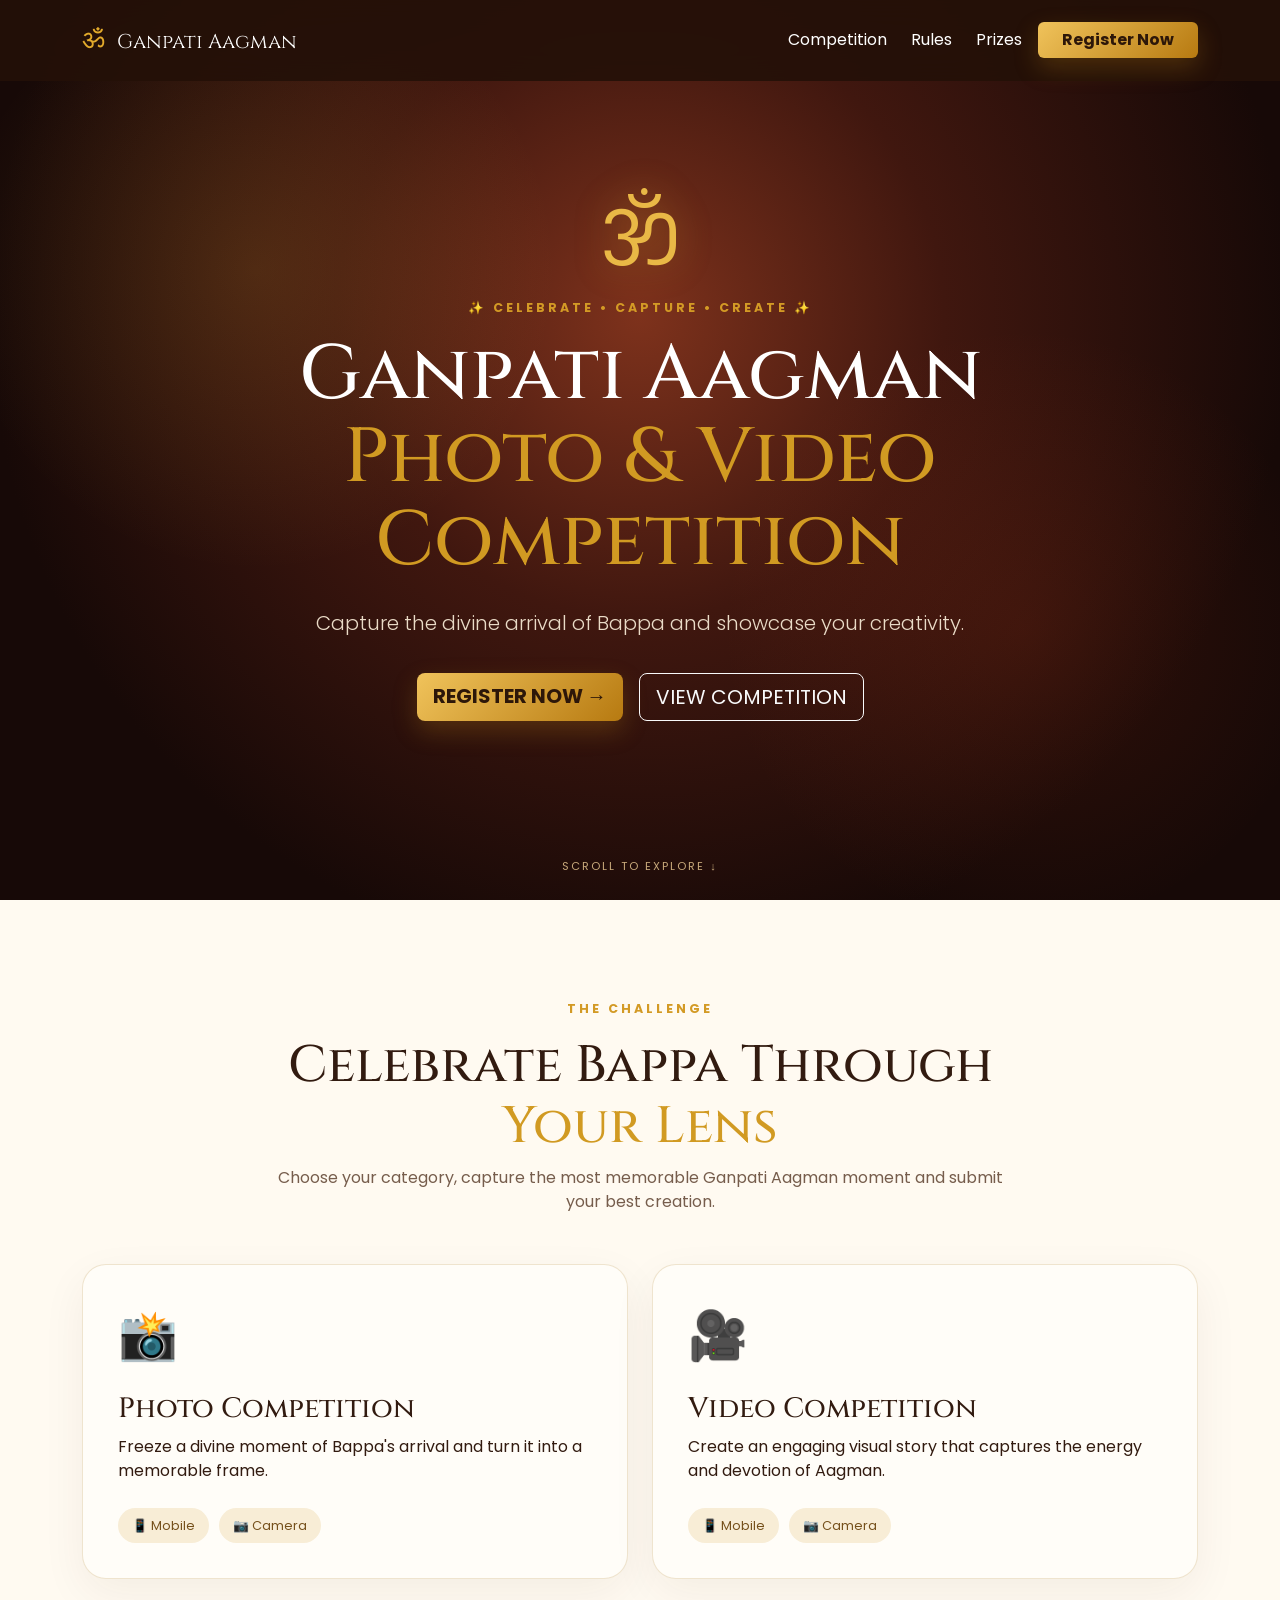
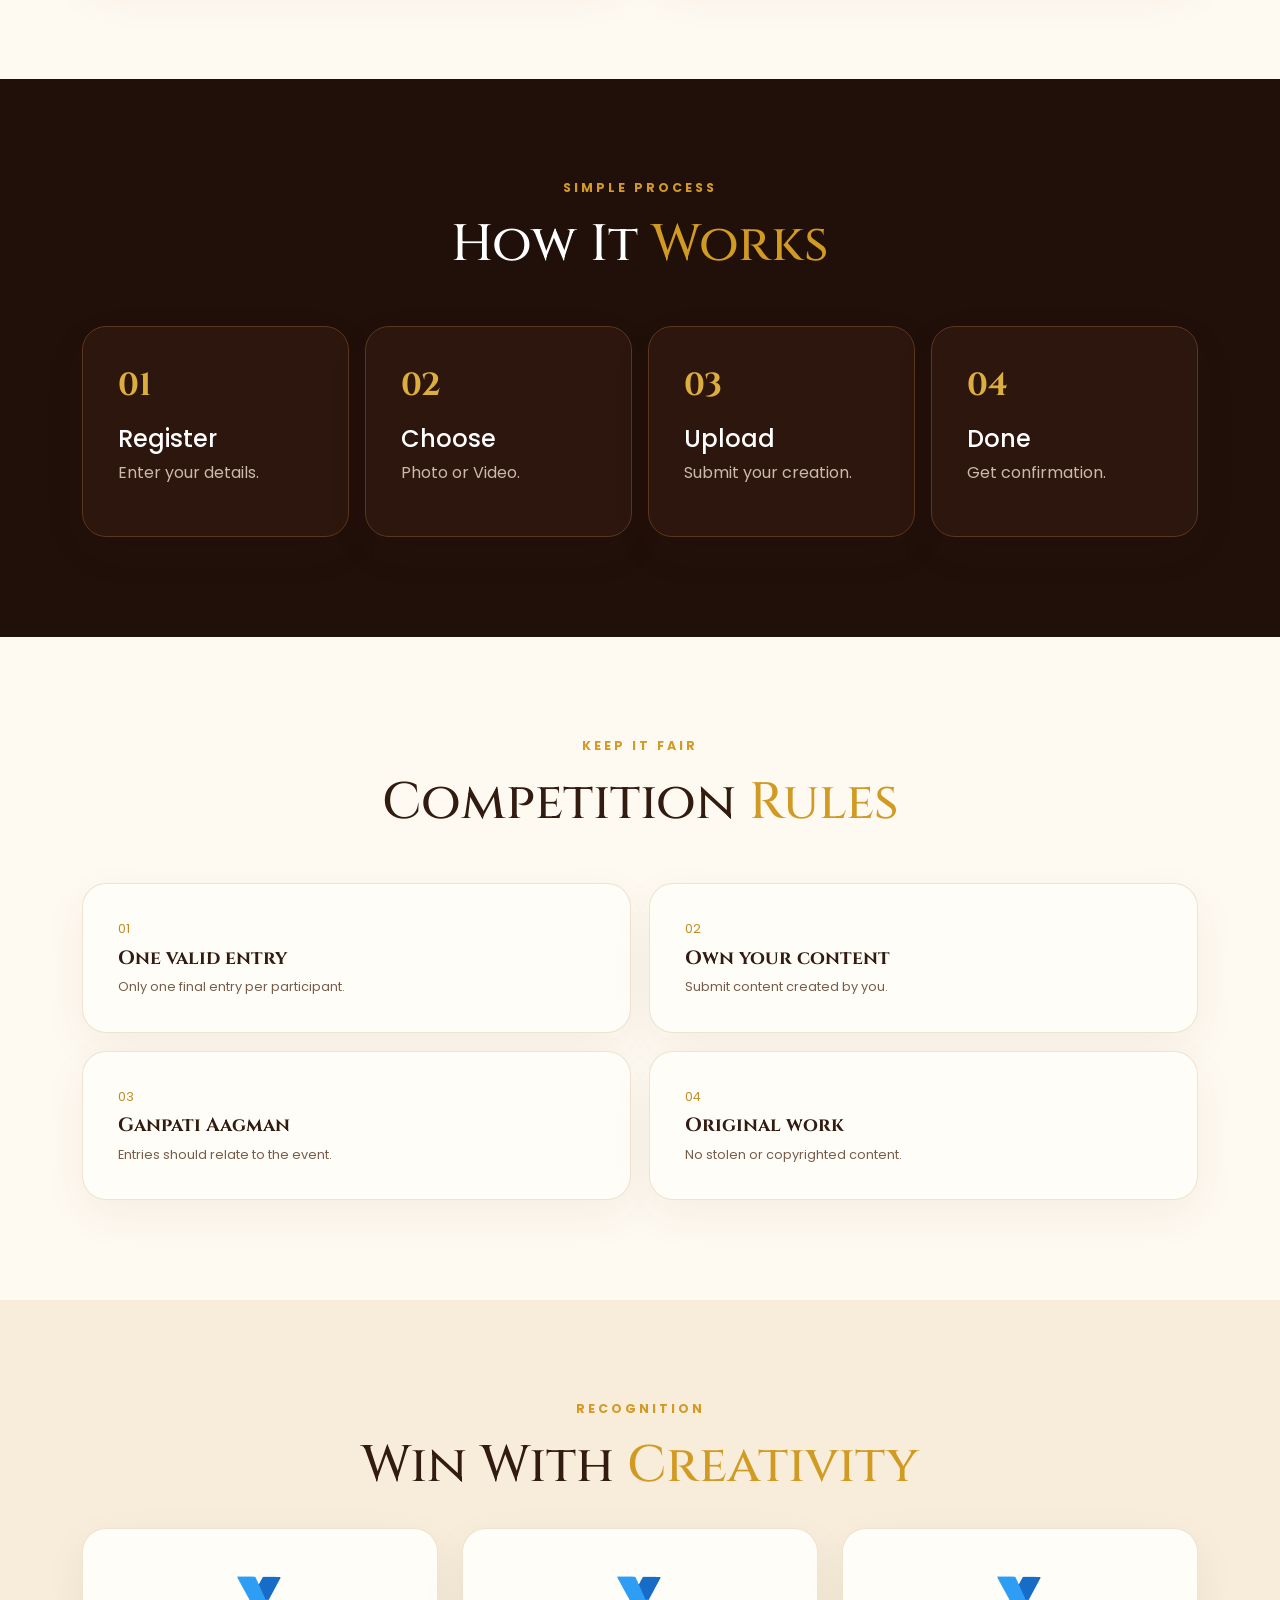
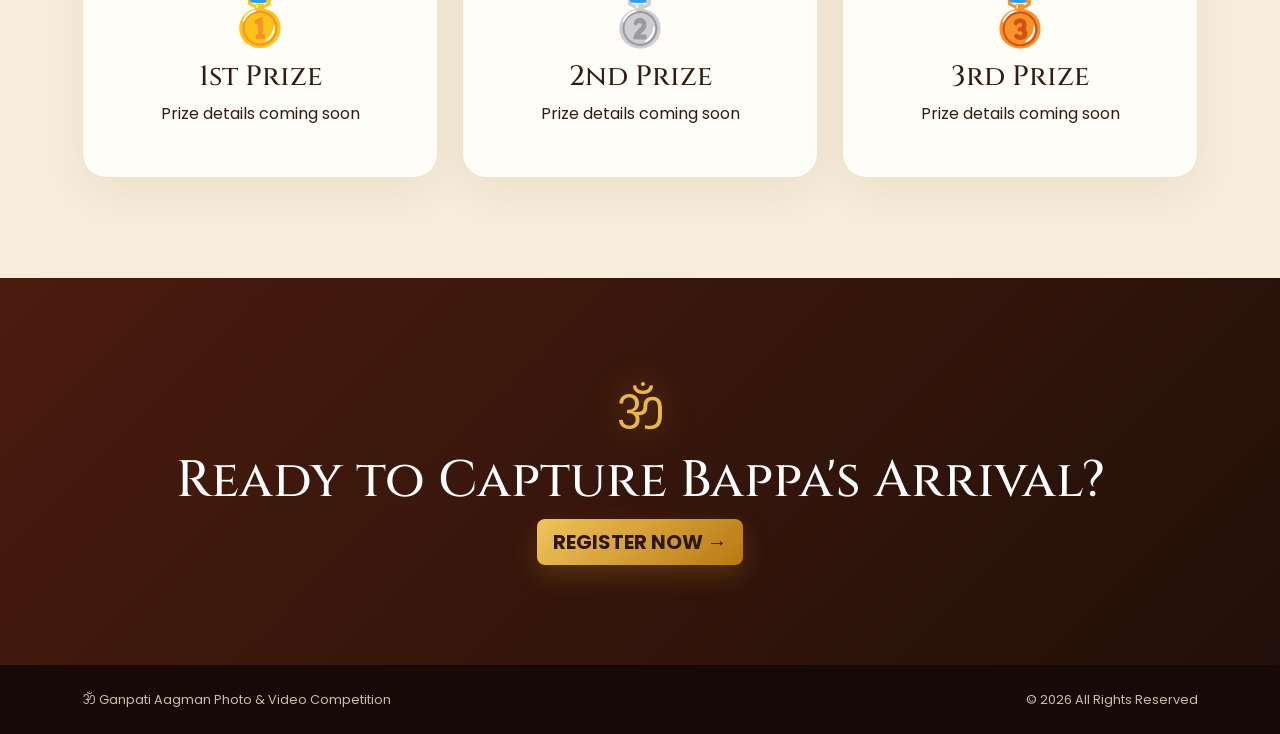
==== index.html @ ea53ec90 "Initial commit: Ganpati Aagman Competition Website" ====
<!DOCTYPE html>
<html lang="en">
<head>
<meta charset="UTF-8">
<meta name="viewport" content="width=device-width, initial-scale=1.0">
<title>Ganpati Aagman Competition</title>
<link href="https://cdn.jsdelivr.net/npm/bootstrap@5.3.3/dist/css/bootstrap.min.css" rel="stylesheet">
<link href="https://fonts.googleapis.com/css2?family=Cinzel:wght@600;700&family=Poppins:wght@400;500;600;700&display=swap" rel="stylesheet">
<link rel="stylesheet" href="css/style.css">
</head>
<body>
<nav class="navbar navbar-expand-lg fixed-top">
<div class="container">
<a class="navbar-brand" href="index.html"><span>ॐ</span> Ganpati Aagman</a>
<button class="navbar-toggler" data-bs-toggle="collapse" data-bs-target="#nav"><span>☰</span></button>
<div class="collapse navbar-collapse" id="nav">
<ul class="navbar-nav ms-auto align-items-lg-center gap-lg-2">
<li><a class="nav-link" href="#competition">Competition</a></li>
<li><a class="nav-link" href="#rules">Rules</a></li>
<li><a class="nav-link" href="#prizes">Prizes</a></li>
<li><a class="btn btn-gold px-4" href="registration.html">Register Now</a></li>
</ul>
</div></div></nav>

<header class="hero">
<div class="hero-glow"></div>
<div class="container hero-content">
<div class="om">ॐ</div>
<p class="eyebrow">✨ CELEBRATE • CAPTURE • CREATE ✨</p>
<h1>Ganpati Aagman<br><span>Photo & Video Competition</span></h1>
<p class="lead">Capture the divine arrival of Bappa and showcase your creativity.</p>
<div class="d-flex flex-wrap gap-3 justify-content-center">
<a href="registration.html" class="btn btn-gold btn-lg">REGISTER NOW →</a>
<a href="#competition" class="btn btn-outline-light btn-lg">VIEW COMPETITION</a>
</div>
</div>
<div class="scroll">SCROLL TO EXPLORE ↓</div>
</header>

<section id="competition" class="section">
<div class="container">
<div class="section-head"><p class="eyebrow">THE CHALLENGE</p><h2>Celebrate Bappa Through <span>Your Lens</span></h2><p>Choose your category, capture the most memorable Ganpati Aagman moment and submit your best creation.</p></div>
<div class="row g-4">
<div class="col-md-6"><div class="feature-card"><div class="icon">📸</div><h3>Photo Competition</h3><p>Freeze a divine moment of Bappa's arrival and turn it into a memorable frame.</p><div class="chips"><span>📱 Mobile</span><span>📷 Camera</span></div></div></div>
<div class="col-md-6"><div class="feature-card"><div class="icon">🎥</div><h3>Video Competition</h3><p>Create an engaging visual story that captures the energy and devotion of Aagman.</p><div class="chips"><span>📱 Mobile</span><span>📷 Camera</span></div></div></div>
</div>
</div></section>

<section class="section dark-section">
<div class="container">
<div class="section-head"><p class="eyebrow">SIMPLE PROCESS</p><h2>How It <span>Works</span></h2></div>
<div class="row g-3">
<div class="col-6 col-lg-3"><div class="step"><b>01</b><h4>Register</h4><p>Enter your details.</p></div></div>
<div class="col-6 col-lg-3"><div class="step"><b>02</b><h4>Choose</h4><p>Photo or Video.</p></div></div>
<div class="col-6 col-lg-3"><div class="step"><b>03</b><h4>Upload</h4><p>Submit your creation.</p></div></div>
<div class="col-6 col-lg-3"><div class="step"><b>04</b><h4>Done</h4><p>Get confirmation.</p></div></div>
</div>
</div></section>

<section id="rules" class="section">
<div class="container">
<div class="section-head"><p class="eyebrow">KEEP IT FAIR</p><h2>Competition <span>Rules</span></h2></div>
<div class="rules-grid">
<div>01 <strong>One valid entry</strong><p>Only one final entry per participant.</p></div>
<div>02 <strong>Own your content</strong><p>Submit content created by you.</p></div>
<div>03 <strong>Ganpati Aagman</strong><p>Entries should relate to the event.</p></div>
<div>04 <strong>Original work</strong><p>No stolen or copyrighted content.</p></div>
</div>
</div></section>

<section id="prizes" class="section prize-section">
<div class="container text-center"><p class="eyebrow">RECOGNITION</p><h2>Win With <span>Creativity</span></h2>
<div class="row justify-content-center g-4 mt-2">
<div class="col-md-4"><div class="prize"><div>🥇</div><h3>1st Prize</h3><p>Prize details coming soon</p></div></div>
<div class="col-md-4"><div class="prize"><div>🥈</div><h3>2nd Prize</h3><p>Prize details coming soon</p></div></div>
<div class="col-md-4"><div class="prize"><div>🥉</div><h3>3rd Prize</h3><p>Prize details coming soon</p></div></div>
</div>
</div></section>

<section class="cta"><div class="container text-center"><div class="om small-om">ॐ</div><h2>Ready to Capture Bappa's Arrival?</h2><a href="registration.html" class="btn btn-gold btn-lg">REGISTER NOW →</a></div></section>
<footer><div class="container d-flex flex-wrap justify-content-between gap-3"><span>ॐ Ganpati Aagman Photo & Video Competition</span><span>© 2026 All Rights Reserved</span></div></footer>
<script src="https://cdn.jsdelivr.net/npm/bootstrap@5.3.3/dist/js/bootstrap.bundle.min.js"></script>
</body></html>
---- css/style.css ----
*{box-sizing:border-box}body{margin:0;font-family:Poppins,sans-serif;color:#321b10;background:#fffaf1}h1,h2,h3,.navbar-brand{font-family:Cinzel,serif}h1{font-size:clamp(2.4rem,6vw,5rem);line-height:1.08}h2{font-size:clamp(2rem,4vw,3.5rem)}h1 span,h2 span{color:#d19a22}.navbar{background:rgba(36,17,8,.92);backdrop-filter:blur(15px);padding:15px 0;z-index:10}.navbar-brand,.nav-link{color:#fff!important}.navbar-brand span{color:#e2aa2b;font-size:1.7rem;margin-right:7px}.btn-gold{background:linear-gradient(135deg,#f0c35b,#b77a11);border:0;color:#2d1709;font-weight:700;box-shadow:0 10px 25px rgba(196,137,25,.25)}.btn-gold:hover{transform:translateY(-2px);color:#211006}.hero{min-height:100vh;display:flex;align-items:center;text-align:center;position:relative;overflow:hidden;background:radial-gradient(circle at 50% 35%,#7e321c 0,#40170f 35%,#170907 75%);color:#fff}.hero:before{content:"";position:absolute;inset:0;background:radial-gradient(circle at 20% 30%,rgba(240,183,55,.14),transparent 25%),radial-gradient(circle at 80% 70%,rgba(210,66,27,.14),transparent 25%)}.hero-content{position:relative;z-index:2}.om{font-size:5rem;color:#e9b846;text-shadow:0 0 35px rgba(235,177,50,.35)}.eyebrow{letter-spacing:3px;color:#d39a25;font-size:.78rem;font-weight:700}.hero .lead{color:#eadbc7;max-width:650px;margin:25px auto 35px}.scroll{position:absolute;bottom:25px;width:100%;font-size:.7rem;letter-spacing:2px;color:#c7a87a}.section{padding:100px 0}.dark-section{background:#21100a;color:#fff}.section-head{text-align:center;max-width:750px;margin:0 auto 50px}.section-head>p:not(.eyebrow){color:#765d4c}.dark-section .section-head>p:not(.eyebrow){color:#d6c4b3}.feature-card,.step,.prize,.rules-grid>div{border:1px solid rgba(174,124,39,.2);background:#fffdf8;border-radius:24px;padding:35px;box-shadow:0 15px 45px rgba(76,37,10,.06);height:100%}.feature-card:hover,.prize:hover{transform:translateY(-7px);transition:.3s}.feature-card .icon{font-size:3rem}.feature-card h3{margin:20px 0 10px}.chips{display:flex;gap:10px;flex-wrap:wrap;margin-top:25px}.chips span{padding:8px 14px;border-radius:30px;background:#f8edd6;color:#76511c;font-size:.8rem}.step{background:#2d160d;border-color:#5a371d}.step b{font-family:Cinzel;color:#dcae3d;font-size:2rem}.step h4{margin-top:15px}.step p{color:#cbb9a9}.rules-grid{display:grid;grid-template-columns:repeat(2,1fr);gap:18px}.rules-grid>div{font-size:.8rem;color:#c28d27}.rules-grid strong{display:block;font-family:Cinzel;font-size:1.2rem;color:#321b10;margin:5px 0}.rules-grid p{color:#765d4c;margin:0}.prize-section{background:#f7edda}.prize div{font-size:4rem}.cta{padding:100px 0;background:linear-gradient(135deg,#4b1b0e,#211009);color:#fff}.small-om{font-size:3rem}footer{background:#170906;color:#cdbbaa;padding:25px 0;font-size:.8rem}.form-page{min-height:100vh;background:radial-gradient(circle at top,#713018,#25100a 45%,#120604);color:#fff}.form-wrap{padding-top:110px;padding-bottom:60px;max-width:850px}.form-card{background:rgba(255,250,241,.98);color:#321b10;border:1px solid #c9942f55;border-radius:28px;padding:clamp(25px,5vw,55px);box-shadow:0 30px 80px #0006}.form-card h1{font-size:clamp(2rem,5vw,3.5rem)}.muted{color:#765d4c}.form-card label{font-weight:600;font-size:.9rem;margin-bottom:7px}.form-control{border:1px solid #dcc8a7;padding:13px 15px;border-radius:12px}.form-control:focus{border-color:#c58a20;box-shadow:0 0 0 3px #d29b2b22}.choice-grid{display:grid;grid-template-columns:repeat(2,1fr);gap:15px}.choice{position:relative;display:flex;flex-direction:column;align-items:center;text-align:center;gap:7px;padding:25px 15px;border:2px solid #eadbc1;border-radius:18px;cursor:pointer;background:#fff}.choice input{position:absolute;opacity:0}.choice span{font-size:2.2rem}.choice strong{font-family:Cinzel}.choice small{color:#8a705c}.choice:has(input:checked){border-color:#c38a21;background:#fff6df;box-shadow:0 8px 25px #b7791622}.choice.compact{padding:20px}.form-card hr{border-color:#eadbc1;margin:30px 0}.success-mini{display:inline-block;background:#e8f7e9;color:#28723a;border-radius:30px;padding:8px 15px;font-size:.8rem;font-weight:600;margin:15px 0 25px}.summary{background:#fff7e7;border:1px solid #ead6ae;border-radius:17px;padding:18px;margin-bottom:25px}.summary div{display:flex;justify-content:space-between;gap:20px;padding:7px 0;border-bottom:1px dashed #ddcba9;font-size:.9rem}.summary div:last-child{border:0}.summary b{color:#8a6425}.upload-zone{border:2px dashed #d3a54d;border-radius:22px;padding:40px 20px;text-align:center;background:#fffaf0}.upload-icon{font-size:3rem}.upload-zone h3{margin:12px 0 5px}.upload-zone .form-control{max-width:450px;margin:20px auto 0;background:#fff}.preview img,.preview video{max-width:100%;max-height:320px;border-radius:15px;margin-top:20px}.progress{height:12px;border-radius:20px}.progress-bar{background:#c68d1e}.success-page{min-height:100vh;display:grid;place-items:center;padding:30px;background:radial-gradient(circle at top,#713018,#211009 55%,#100504);color:#fff}.success-card{max-width:700px;width:100%;text-align:center;background:#fffaf1;color:#321b10;border-radius:30px;padding:55px;box-shadow:0 30px 90px #0007}.success-icon{font-size:5rem}.success-card h1{font-size:clamp(2rem,5vw,3.5rem)}.small-note{font-size:.8rem;color:#806d5d;margin:20px}.success-card .summary{text-align:left}@media(max-width:600px){.section{padding:70px 0}.rules-grid,.choice-grid{grid-template-columns:1fr}.hero{min-height:92vh}.form-wrap{padding-top:90px}.success-card{padding:35px 20px}.summary div{flex-direction:column;gap:2px}}
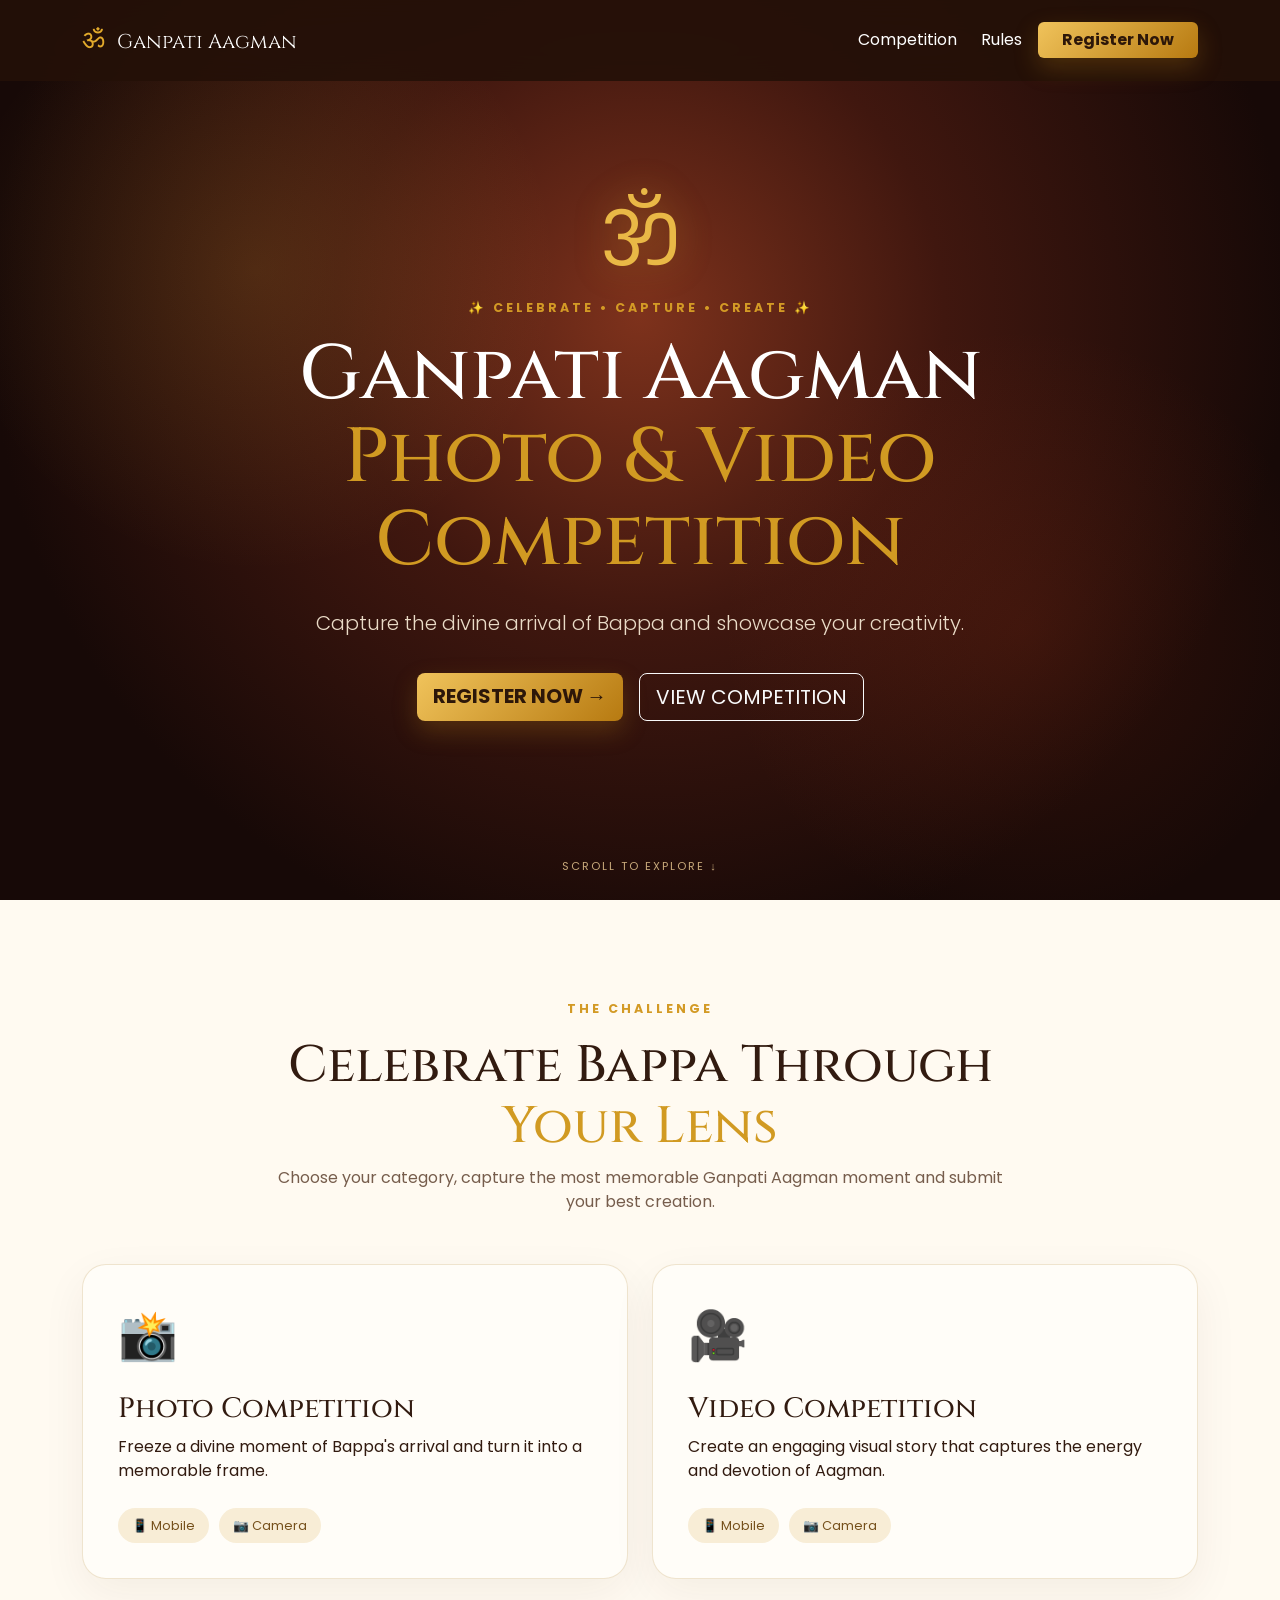
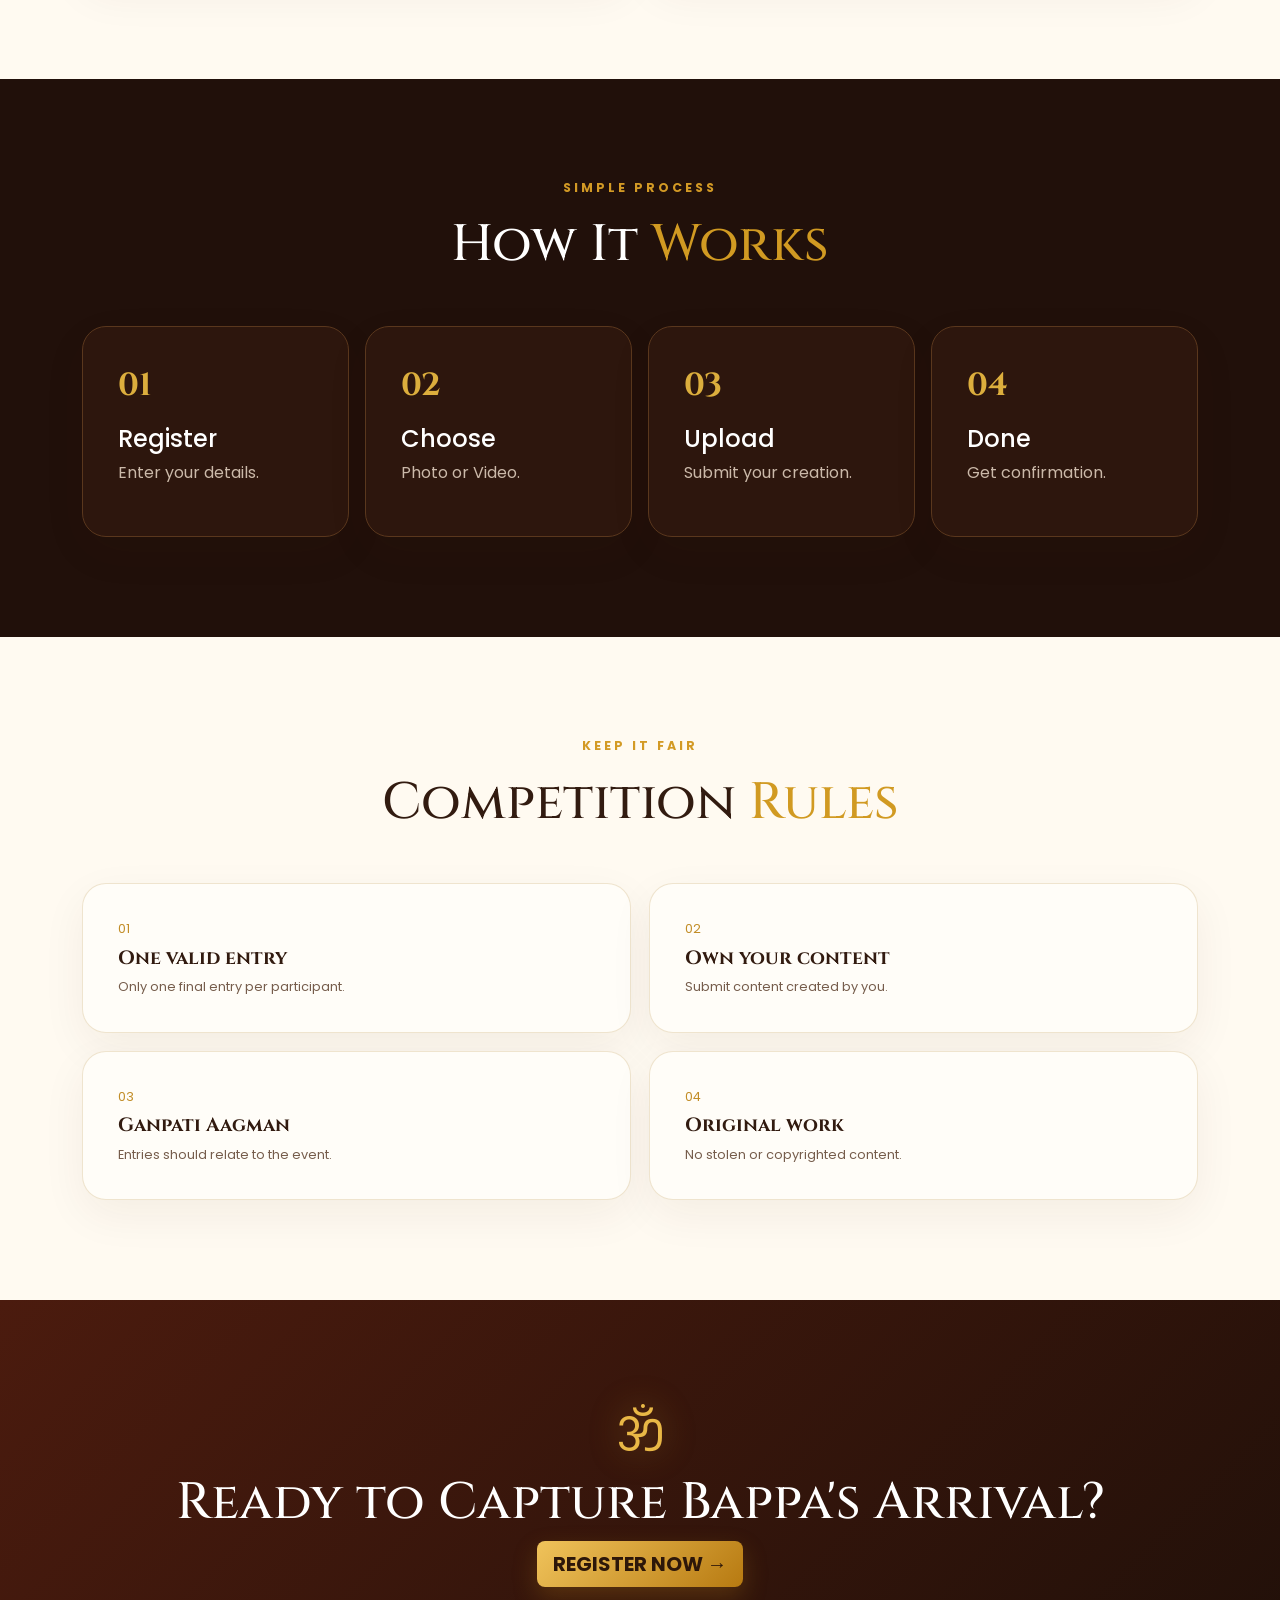
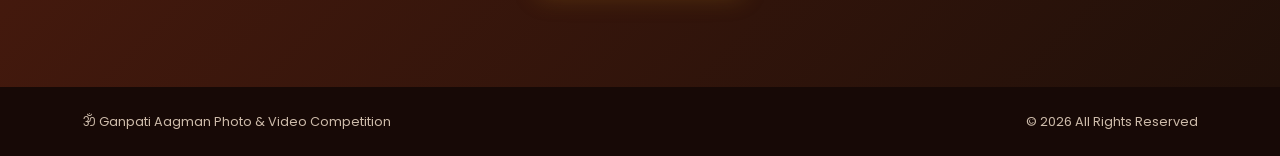
==== commit e7338b5e: "Remove Prizes section and its navigation item from homepage" ====
--- a/index.html
+++ b/index.html
@@ -17,7 +17,6 @@
 <ul class="navbar-nav ms-auto align-items-lg-center gap-lg-2">
 <li><a class="nav-link" href="#competition">Competition</a></li>
 <li><a class="nav-link" href="#rules">Rules</a></li>
-<li><a class="nav-link" href="#prizes">Prizes</a></li>
 <li><a class="btn btn-gold px-4" href="registration.html">Register Now</a></li>
 </ul>
 </div></div></nav>
@@ -68,14 +67,7 @@
 </div>
 </div></section>
 
-<section id="prizes" class="section prize-section">
-<div class="container text-center"><p class="eyebrow">RECOGNITION</p><h2>Win With <span>Creativity</span></h2>
-<div class="row justify-content-center g-4 mt-2">
-<div class="col-md-4"><div class="prize"><div>🥇</div><h3>1st Prize</h3><p>Prize details coming soon</p></div></div>
-<div class="col-md-4"><div class="prize"><div>🥈</div><h3>2nd Prize</h3><p>Prize details coming soon</p></div></div>
-<div class="col-md-4"><div class="prize"><div>🥉</div><h3>3rd Prize</h3><p>Prize details coming soon</p></div></div>
-</div>
-</div></section>
+
 
 <section class="cta"><div class="container text-center"><div class="om small-om">ॐ</div><h2>Ready to Capture Bappa's Arrival?</h2><a href="registration.html" class="btn btn-gold btn-lg">REGISTER NOW →</a></div></section>
 <footer><div class="container d-flex flex-wrap justify-content-between gap-3"><span>ॐ Ganpati Aagman Photo & Video Competition</span><span>© 2026 All Rights Reserved</span></div></footer>
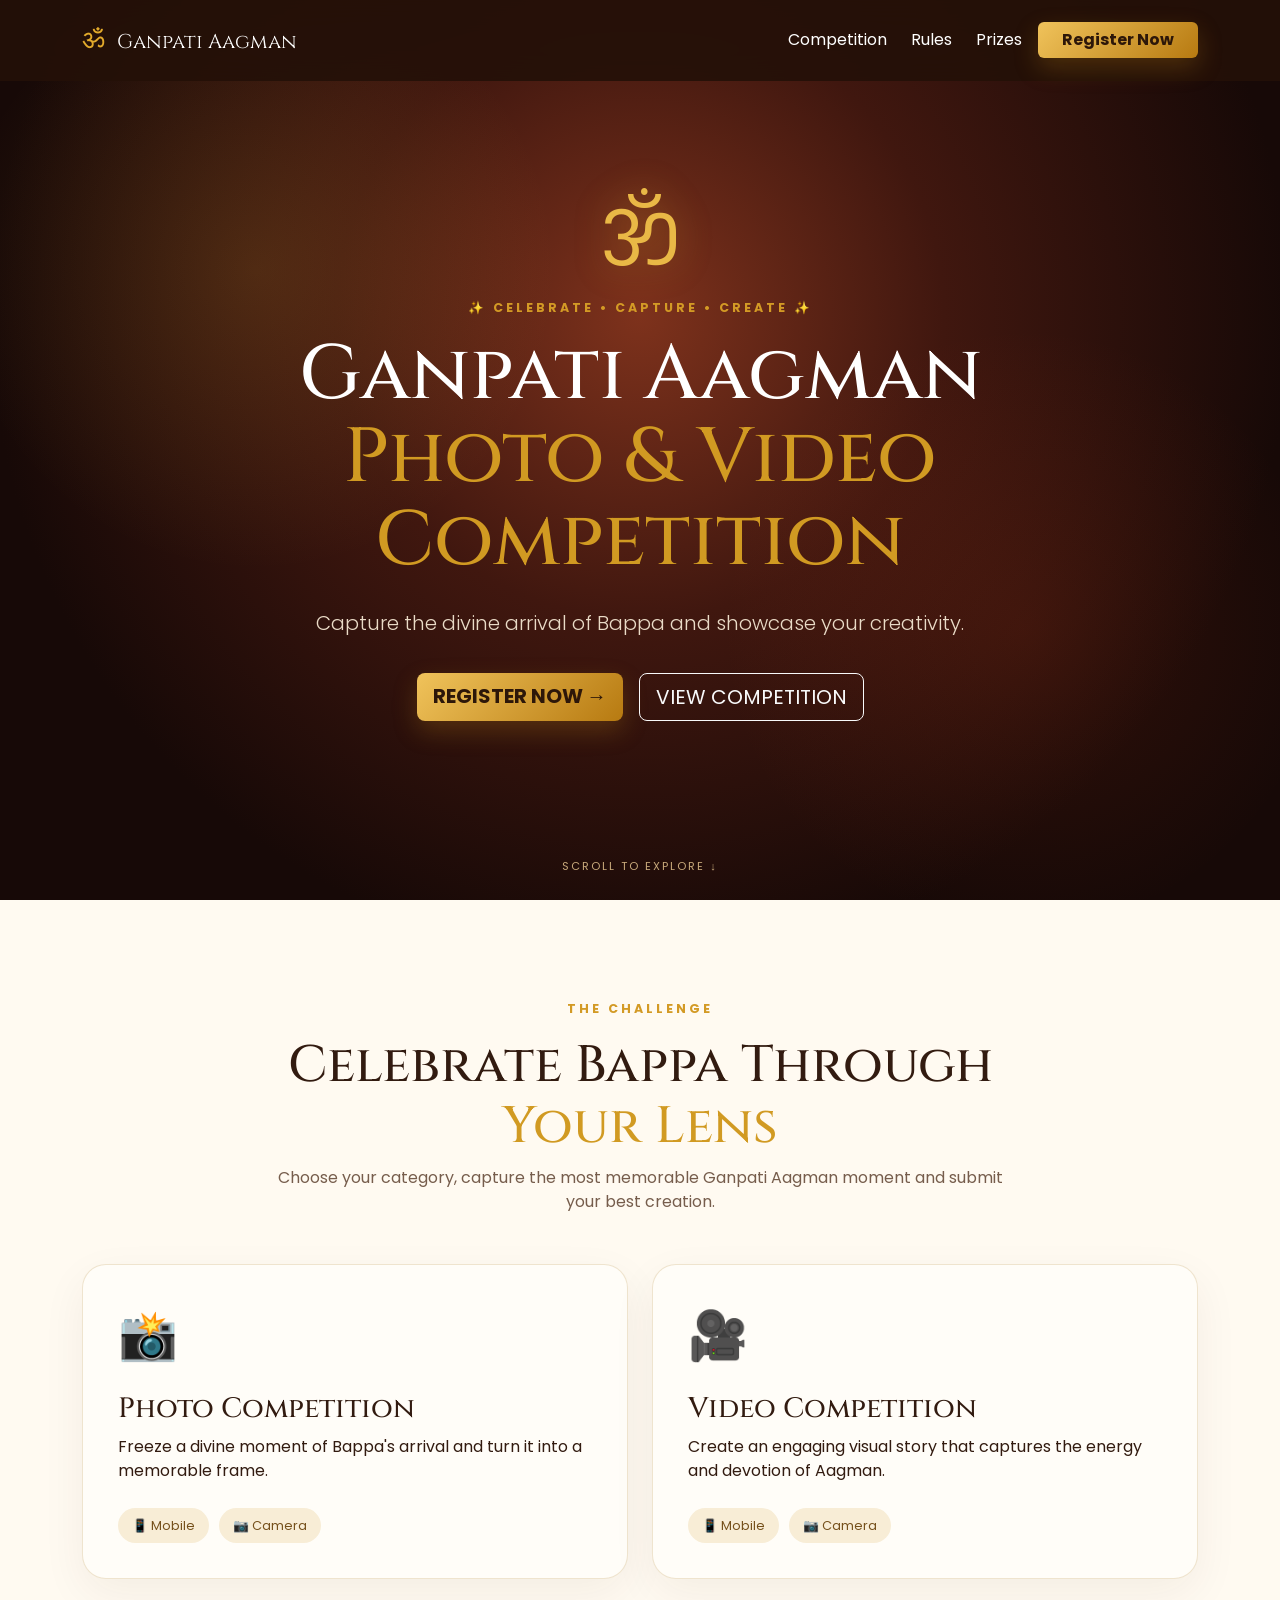
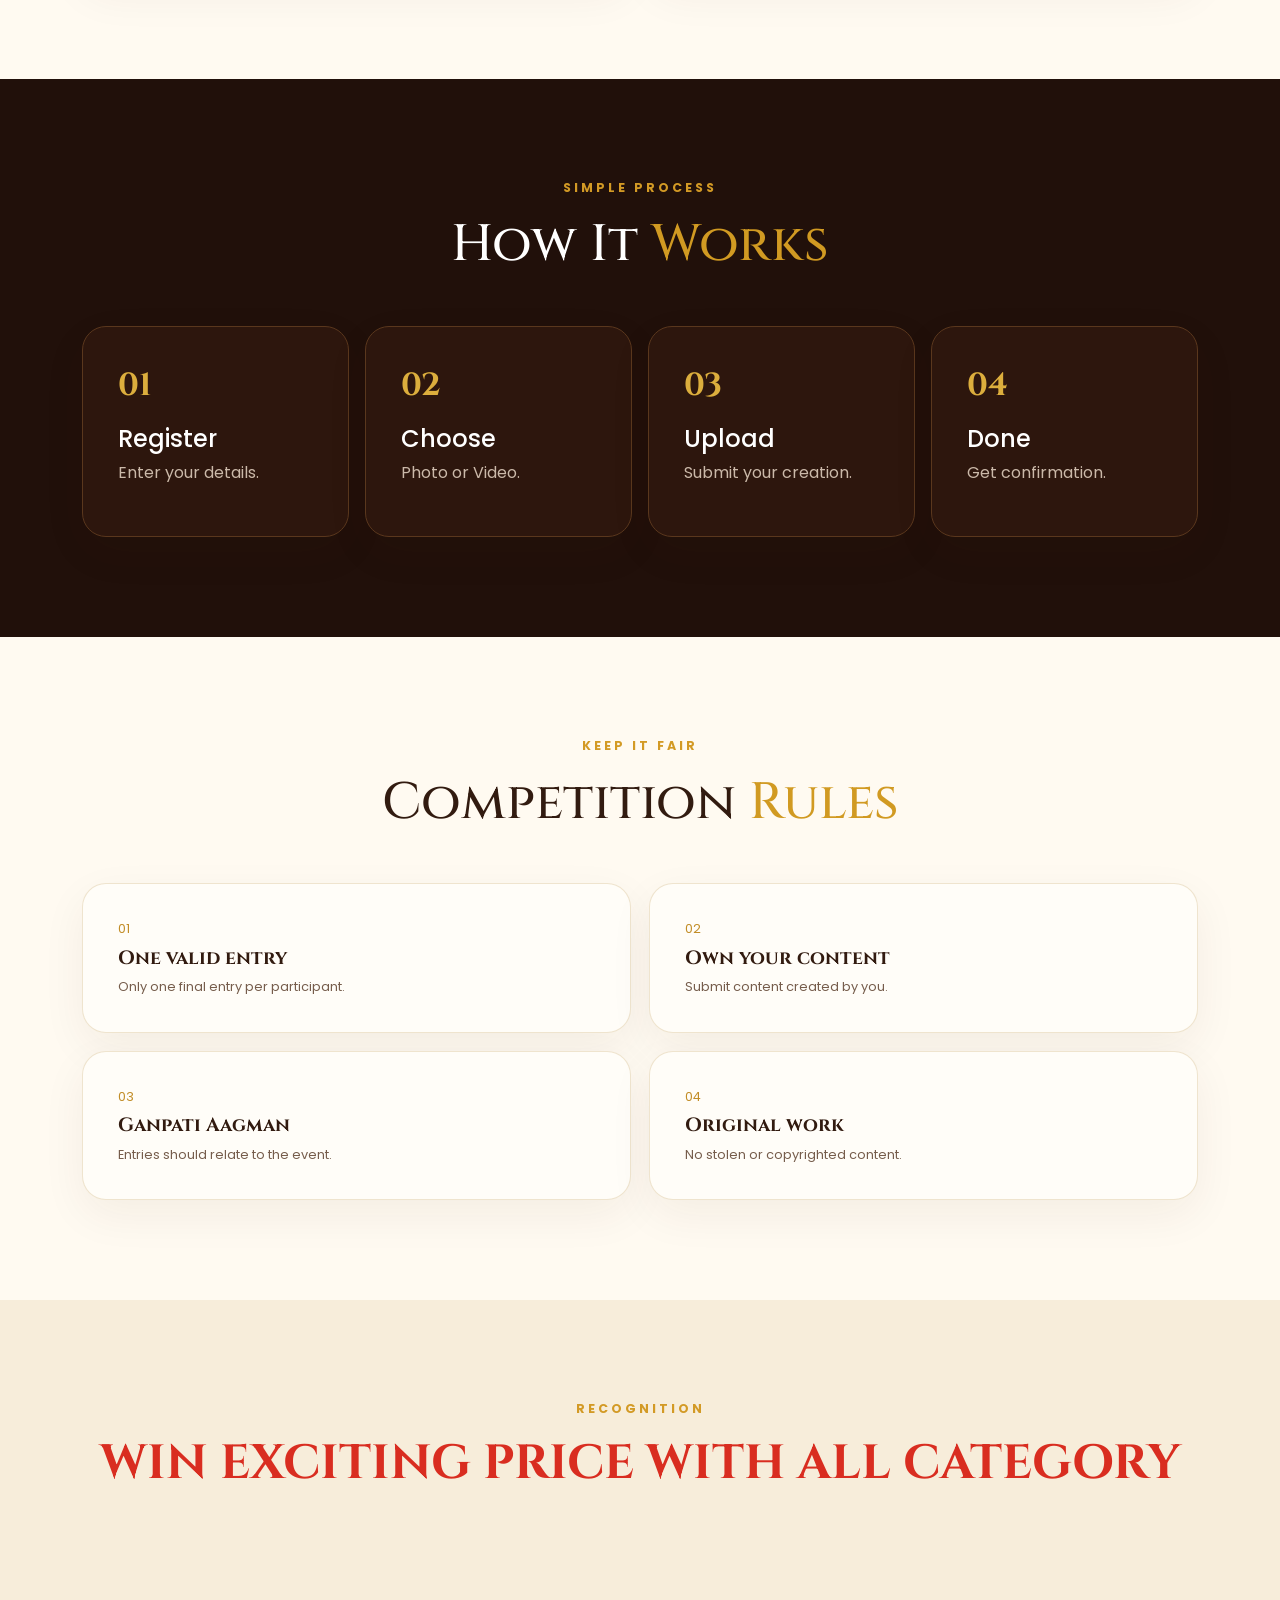
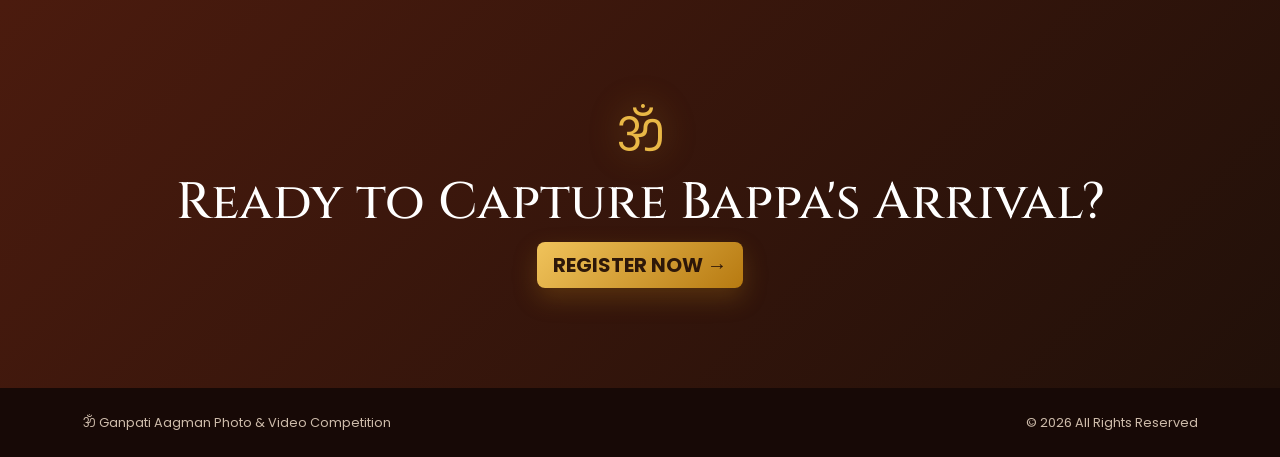
==== commit ccb57e40: "Replace 1st, 2nd, 3rd prize cards with single red alert text 'WIN EXCITING PRICE WITH ALL CATEGORY'" ====
--- a/index.html
+++ b/index.html
@@ -17,6 +17,7 @@
 <ul class="navbar-nav ms-auto align-items-lg-center gap-lg-2">
 <li><a class="nav-link" href="#competition">Competition</a></li>
 <li><a class="nav-link" href="#rules">Rules</a></li>
+<li><a class="nav-link" href="#prizes">Prizes</a></li>
 <li><a class="btn btn-gold px-4" href="registration.html">Register Now</a></li>
 </ul>
 </div></div></nav>
@@ -67,7 +68,12 @@
 </div>
 </div></section>
 
-
+<section id="prizes" class="section prize-section">
+<div class="container text-center">
+  <p class="eyebrow">RECOGNITION</p>
+  <h2 style="color: #d92d20; font-weight: 700; margin-top: 15px; font-family: 'Cinzel', serif; font-size: clamp(1.8rem, 4vw, 3rem);">WIN EXCITING PRICE WITH ALL CATEGORY</h2>
+</div>
+</section>
 
 <section class="cta"><div class="container text-center"><div class="om small-om">ॐ</div><h2>Ready to Capture Bappa's Arrival?</h2><a href="registration.html" class="btn btn-gold btn-lg">REGISTER NOW →</a></div></section>
 <footer><div class="container d-flex flex-wrap justify-content-between gap-3"><span>ॐ Ganpati Aagman Photo & Video Competition</span><span>© 2026 All Rights Reserved</span></div></footer>
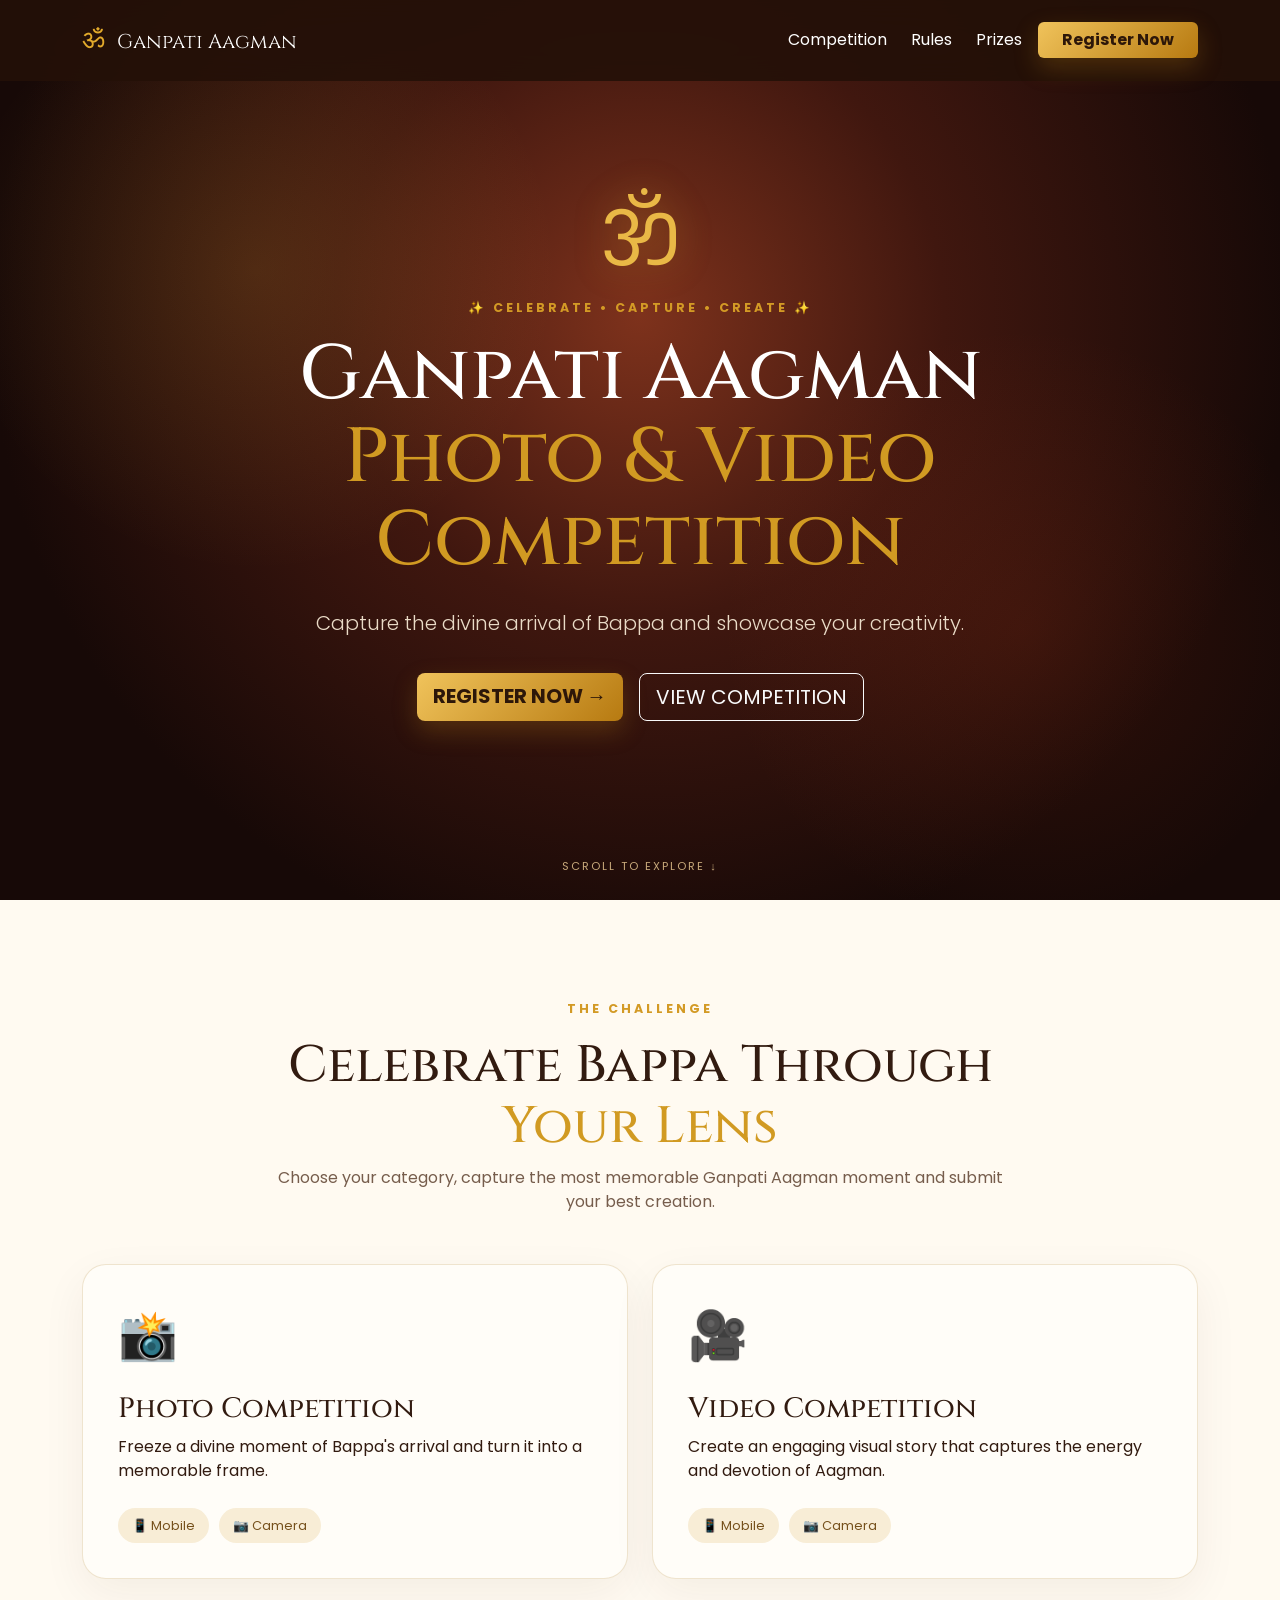
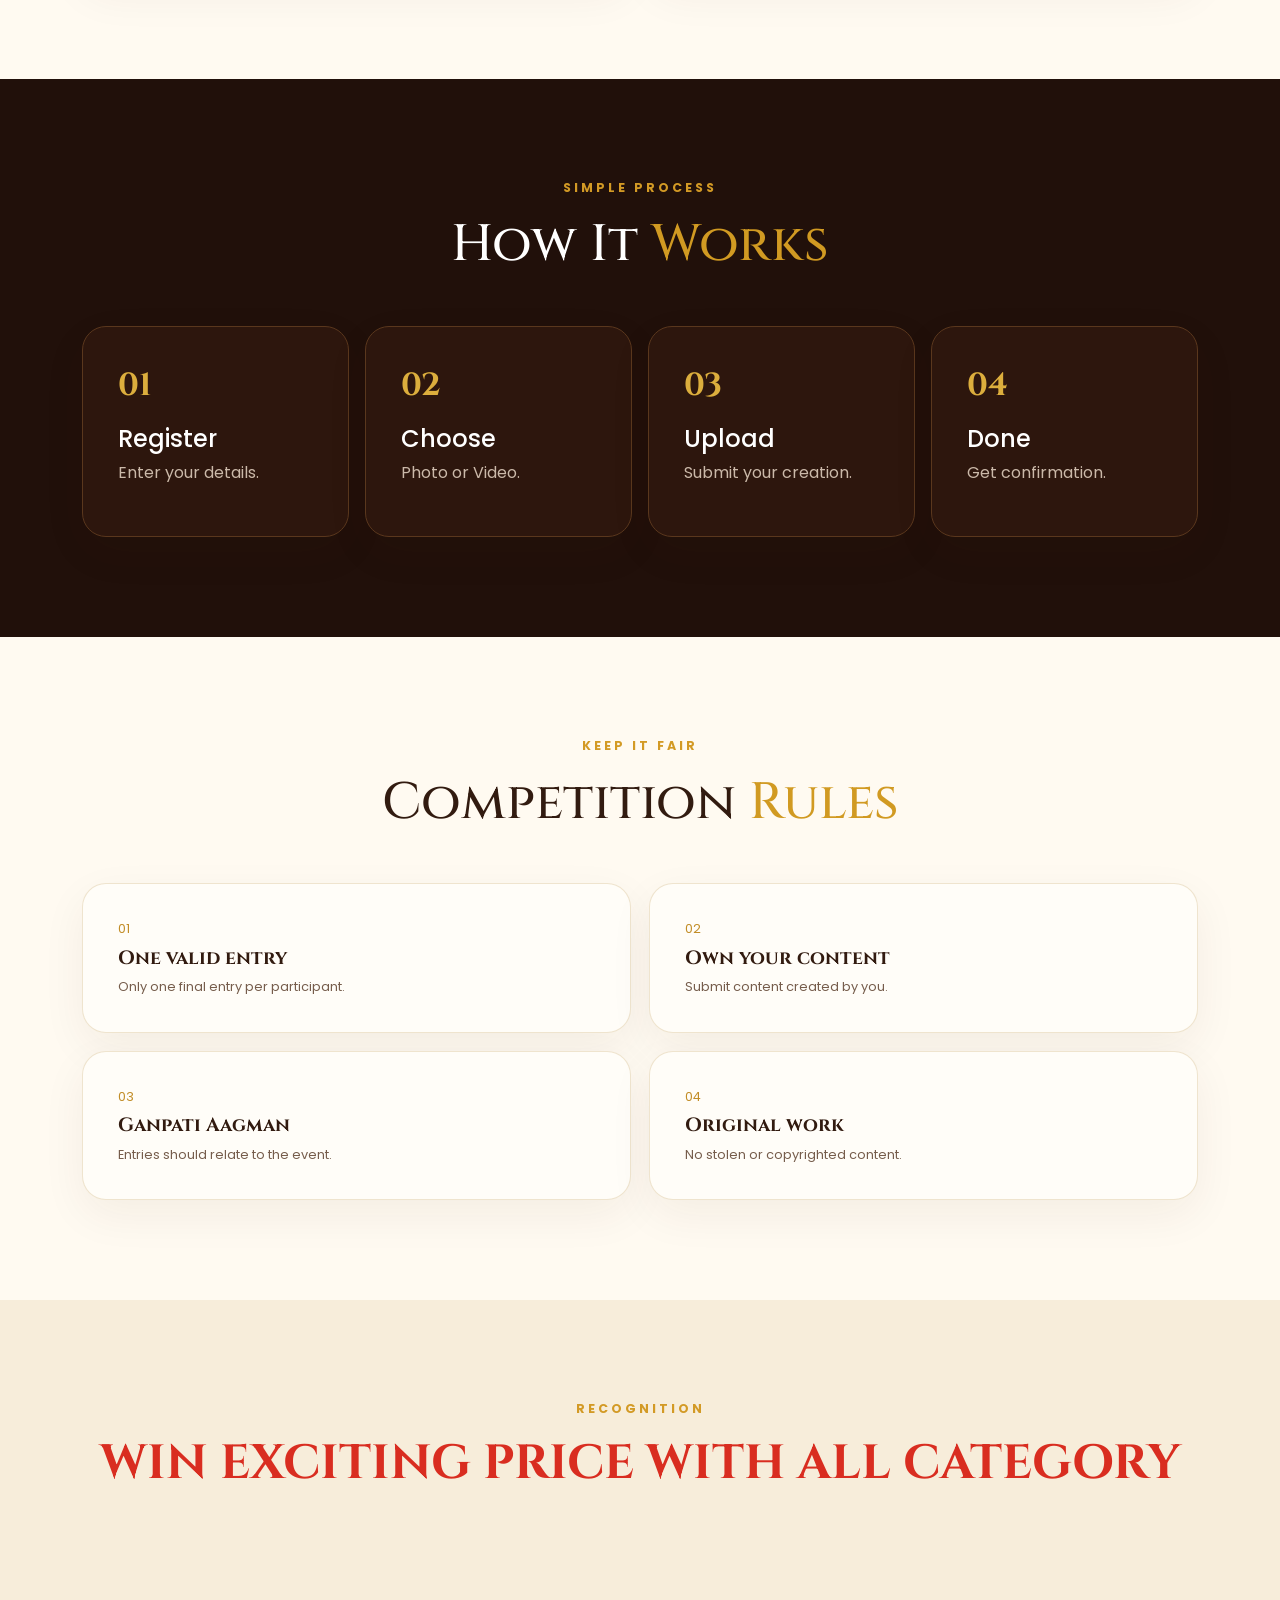
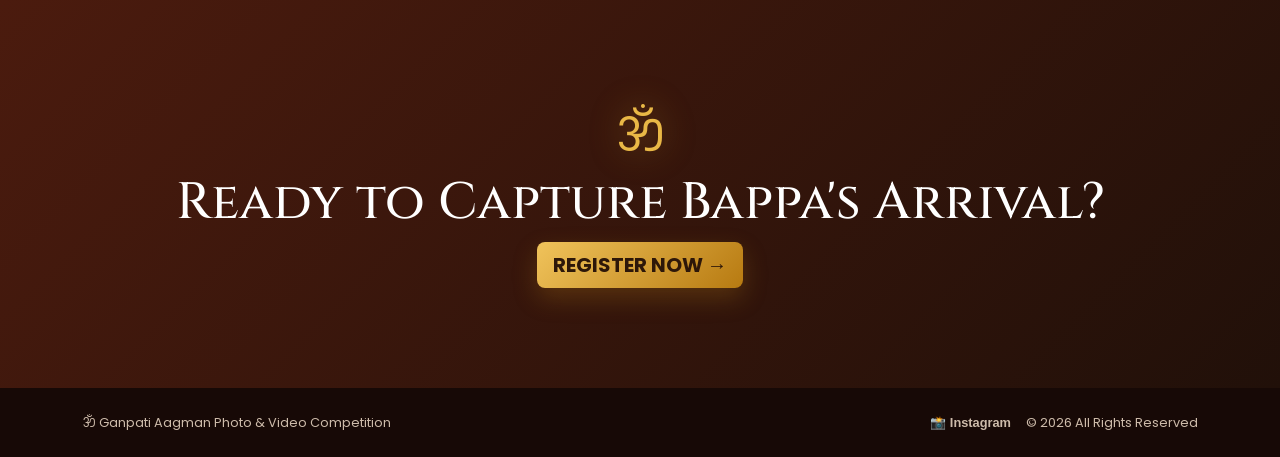
==== commit 2006d8a9: "Add official Instagram link in warning box and homepage footer" ====
--- a/index.html
+++ b/index.html
@@ -76,6 +76,6 @@
 </section>
 
 <section class="cta"><div class="container text-center"><div class="om small-om">ॐ</div><h2>Ready to Capture Bappa's Arrival?</h2><a href="registration.html" class="btn btn-gold btn-lg">REGISTER NOW →</a></div></section>
-<footer><div class="container d-flex flex-wrap justify-content-between gap-3"><span>ॐ Ganpati Aagman Photo & Video Competition</span><span>© 2026 All Rights Reserved</span></div></footer>
+<footer><div class="container d-flex flex-wrap justify-content-between gap-3"><span>ॐ Ganpati Aagman Photo & Video Competition</span><span style="display:flex;align-items:center;gap:15px"><span><a href="https://www.instagram.com/newalkapurichamaharaja?igsi=NzFpaHU5dzF1cXVq" target="_blank" style="color:#cdbbaa;text-decoration:none;font-weight:600">📸 Instagram</a></span><span>© 2026 All Rights Reserved</span></span></div></footer>
 <script src="https://cdn.jsdelivr.net/npm/bootstrap@5.3.3/dist/js/bootstrap.bundle.min.js"></script>
 </body></html>
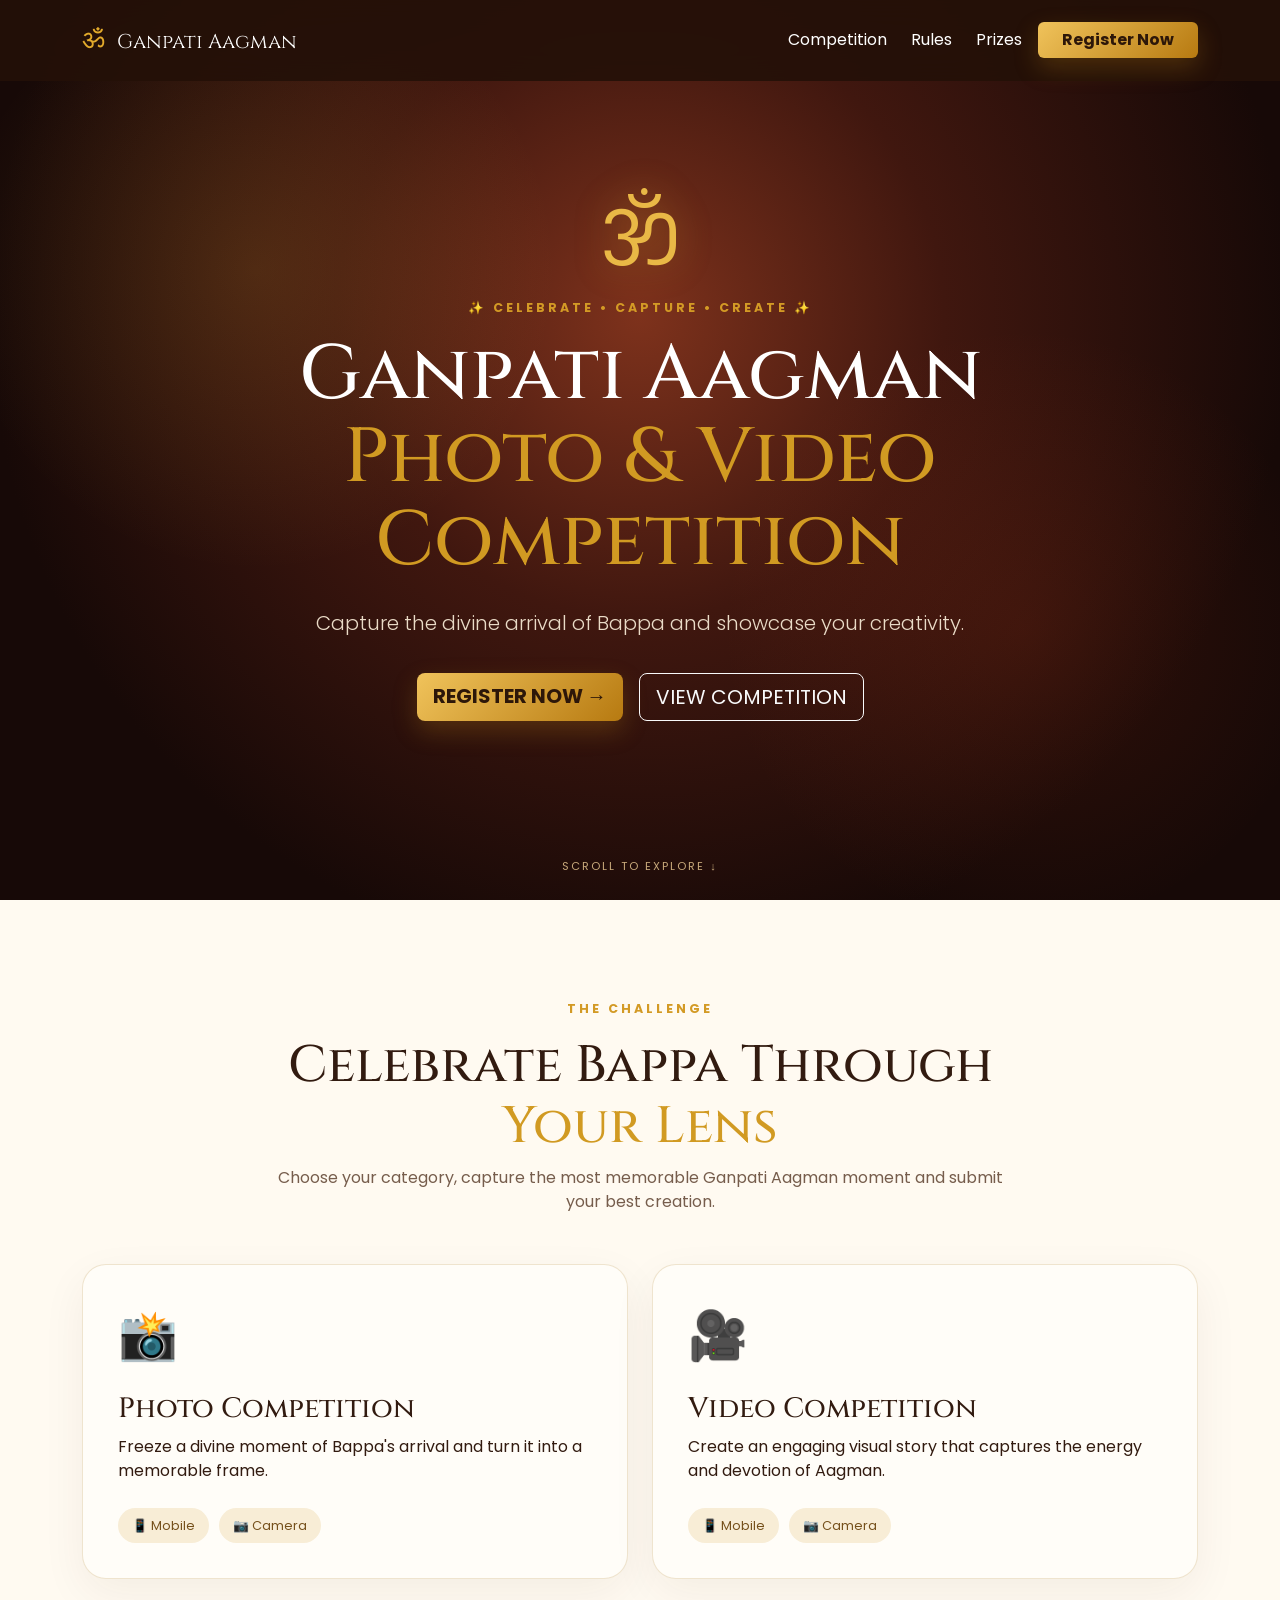
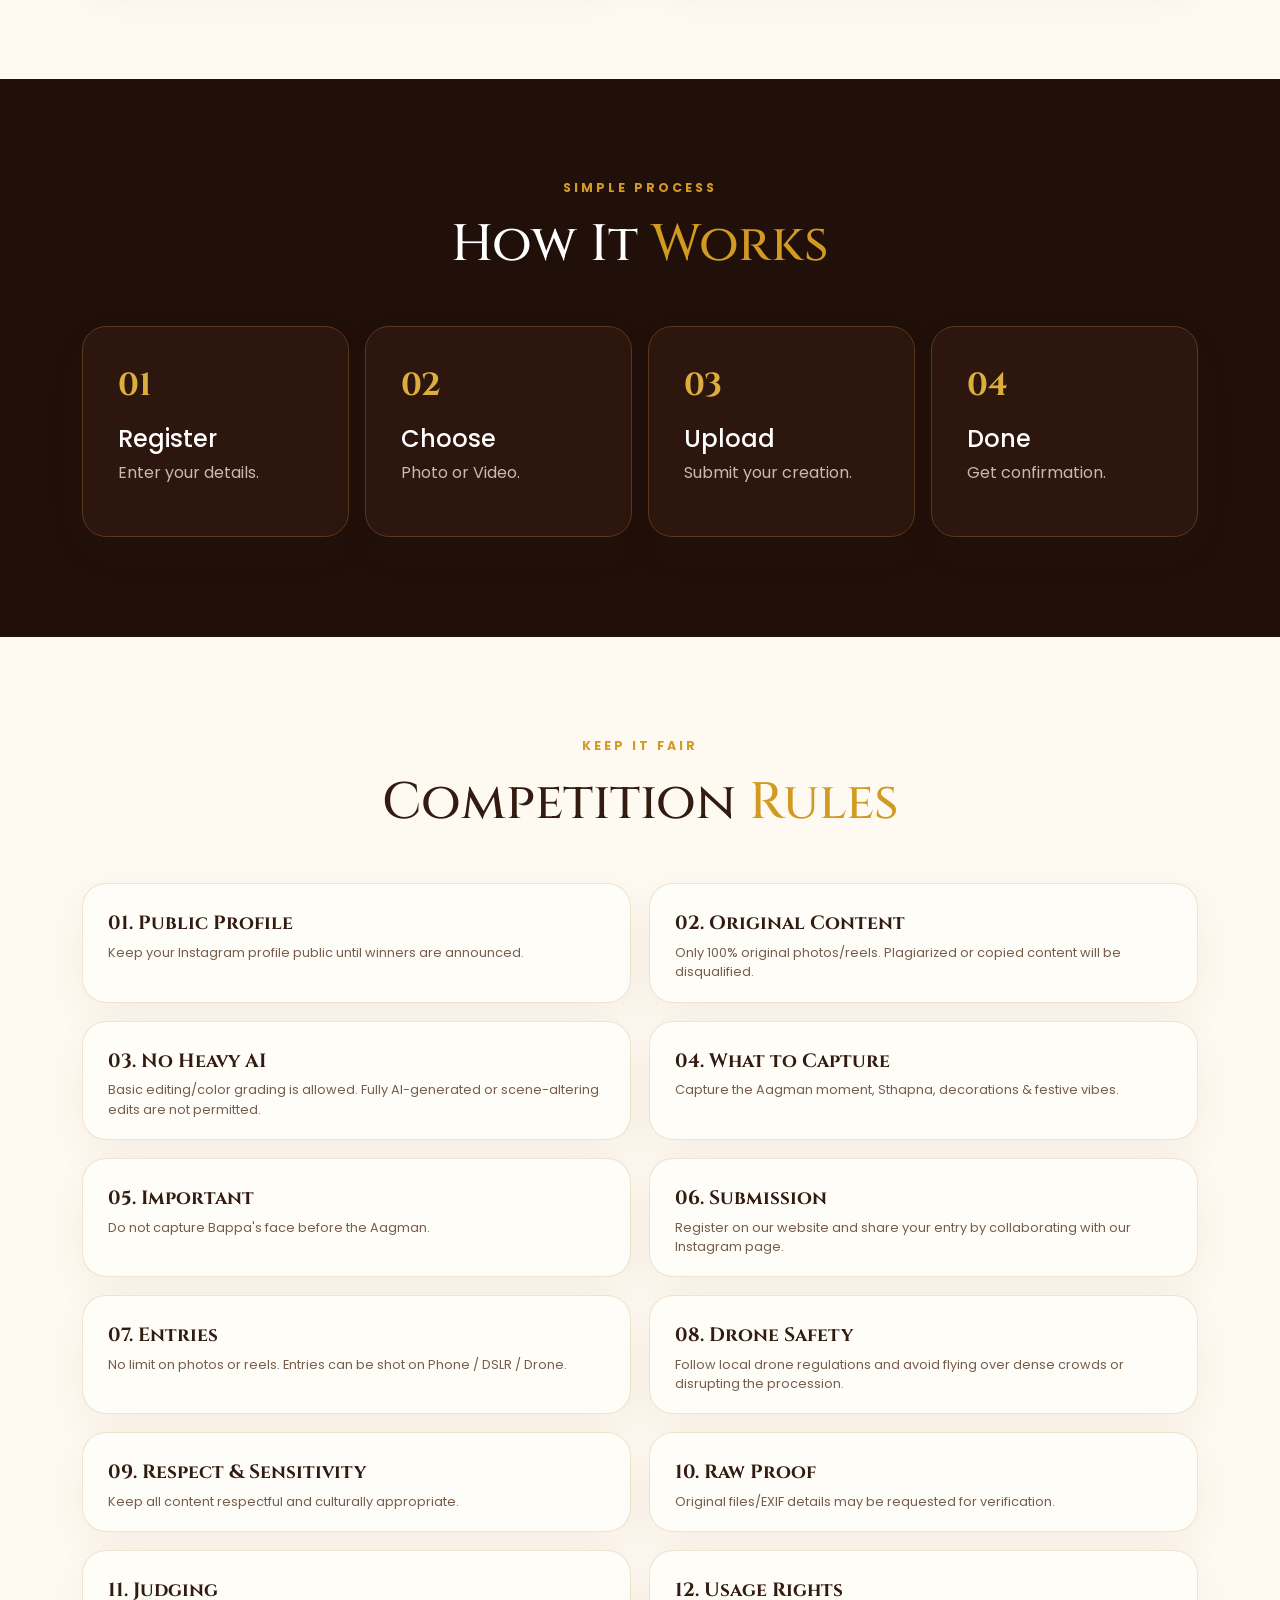
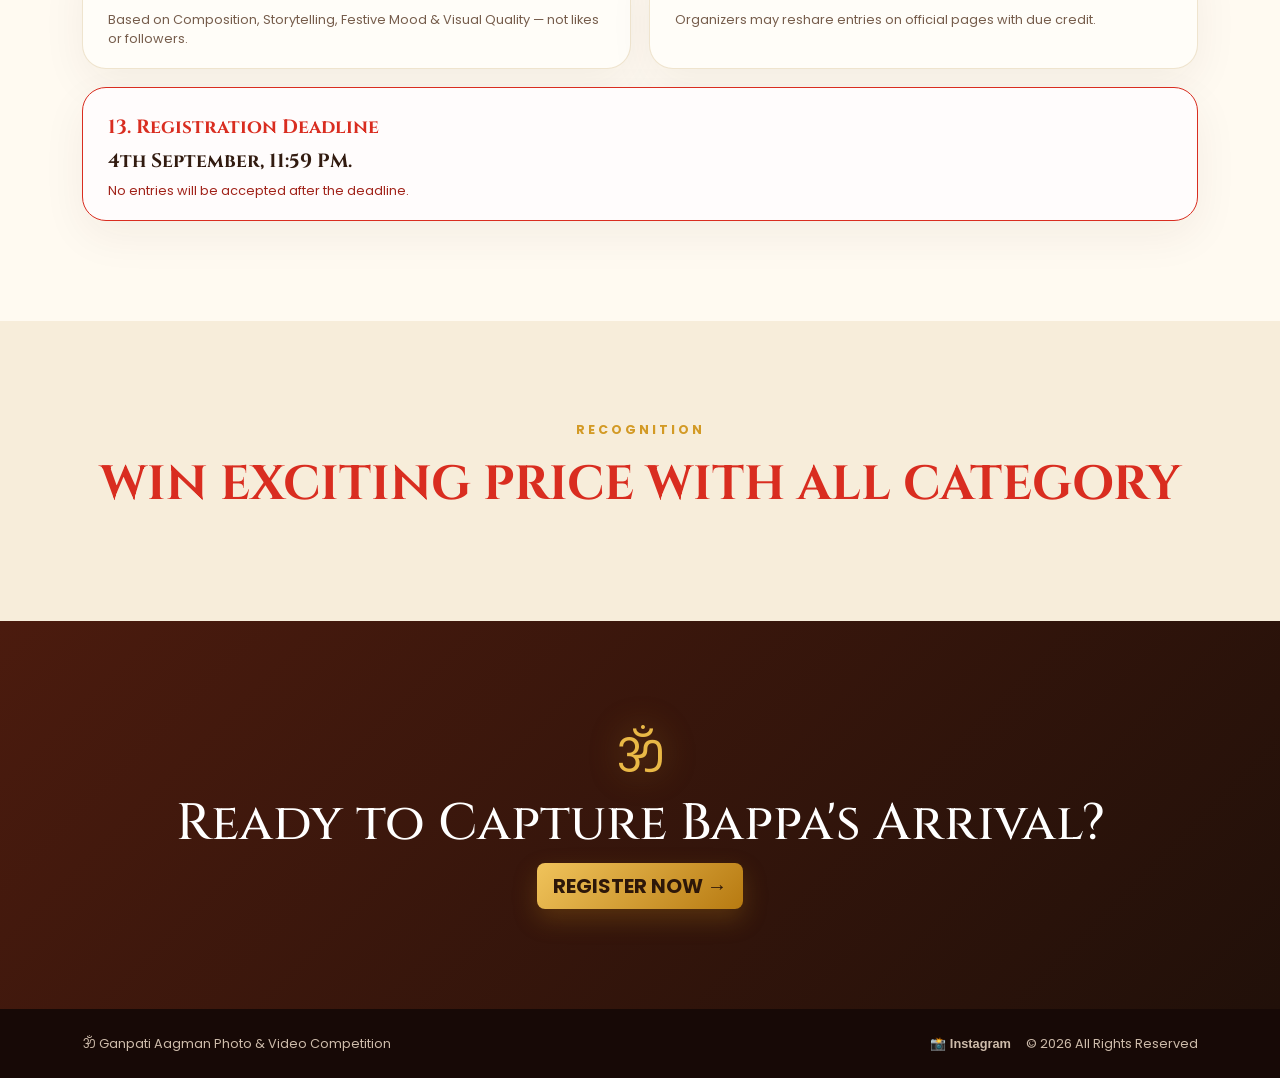
==== commit ce65a036: "Update Competition Rules to match the detailed photography competition rules image" ====
--- a/index.html
+++ b/index.html
@@ -61,10 +61,58 @@
 <div class="container">
 <div class="section-head"><p class="eyebrow">KEEP IT FAIR</p><h2>Competition <span>Rules</span></h2></div>
 <div class="rules-grid">
-<div>01 <strong>One valid entry</strong><p>Only one final entry per participant.</p></div>
-<div>02 <strong>Own your content</strong><p>Submit content created by you.</p></div>
-<div>03 <strong>Ganpati Aagman</strong><p>Entries should relate to the event.</p></div>
-<div>04 <strong>Original work</strong><p>No stolen or copyrighted content.</p></div>
+  <div style="padding: 20px 25px;">
+    <strong>01. Public Profile</strong>
+    <p>Keep your Instagram profile public until winners are announced.</p>
+  </div>
+  <div style="padding: 20px 25px;">
+    <strong>02. Original Content</strong>
+    <p>Only 100% original photos/reels. Plagiarized or copied content will be disqualified.</p>
+  </div>
+  <div style="padding: 20px 25px;">
+    <strong>03. No Heavy AI</strong>
+    <p>Basic editing/color grading is allowed. Fully AI-generated or scene-altering edits are not permitted.</p>
+  </div>
+  <div style="padding: 20px 25px;">
+    <strong>04. What to Capture</strong>
+    <p>Capture the Aagman moment, Sthapna, decorations & festive vibes.</p>
+  </div>
+  <div style="padding: 20px 25px;">
+    <strong>05. Important</strong>
+    <p>Do not capture Bappa's face before the Aagman.</p>
+  </div>
+  <div style="padding: 20px 25px;">
+    <strong>06. Submission</strong>
+    <p>Register on our website and share your entry by collaborating with our Instagram page.</p>
+  </div>
+  <div style="padding: 20px 25px;">
+    <strong>07. Entries</strong>
+    <p>No limit on photos or reels. Entries can be shot on Phone / DSLR / Drone.</p>
+  </div>
+  <div style="padding: 20px 25px;">
+    <strong>08. Drone Safety</strong>
+    <p>Follow local drone regulations and avoid flying over dense crowds or disrupting the procession.</p>
+  </div>
+  <div style="padding: 20px 25px;">
+    <strong>09. Respect & Sensitivity</strong>
+    <p>Keep all content respectful and culturally appropriate.</p>
+  </div>
+  <div style="padding: 20px 25px;">
+    <strong>10. Raw Proof</strong>
+    <p>Original files/EXIF details may be requested for verification.</p>
+  </div>
+  <div style="padding: 20px 25px;">
+    <strong>11. Judging</strong>
+    <p>Based on Composition, Storytelling, Festive Mood & Visual Quality — not likes or followers.</p>
+  </div>
+  <div style="padding: 20px 25px;">
+    <strong>12. Usage Rights</strong>
+    <p>Organizers may reshare entries on official pages with due credit.</p>
+  </div>
+  <div style="padding: 20px 25px; grid-column: span 2; border-color: #d92d20; background: #fffcfc;">
+    <strong style="color: #d92d20;">13. Registration Deadline</strong>
+    <p style="color: #a1231a;"><strong>4th September, 11:59 PM.</strong> No entries will be accepted after the deadline.</p>
+  </div>
 </div>
 </div></section>
 
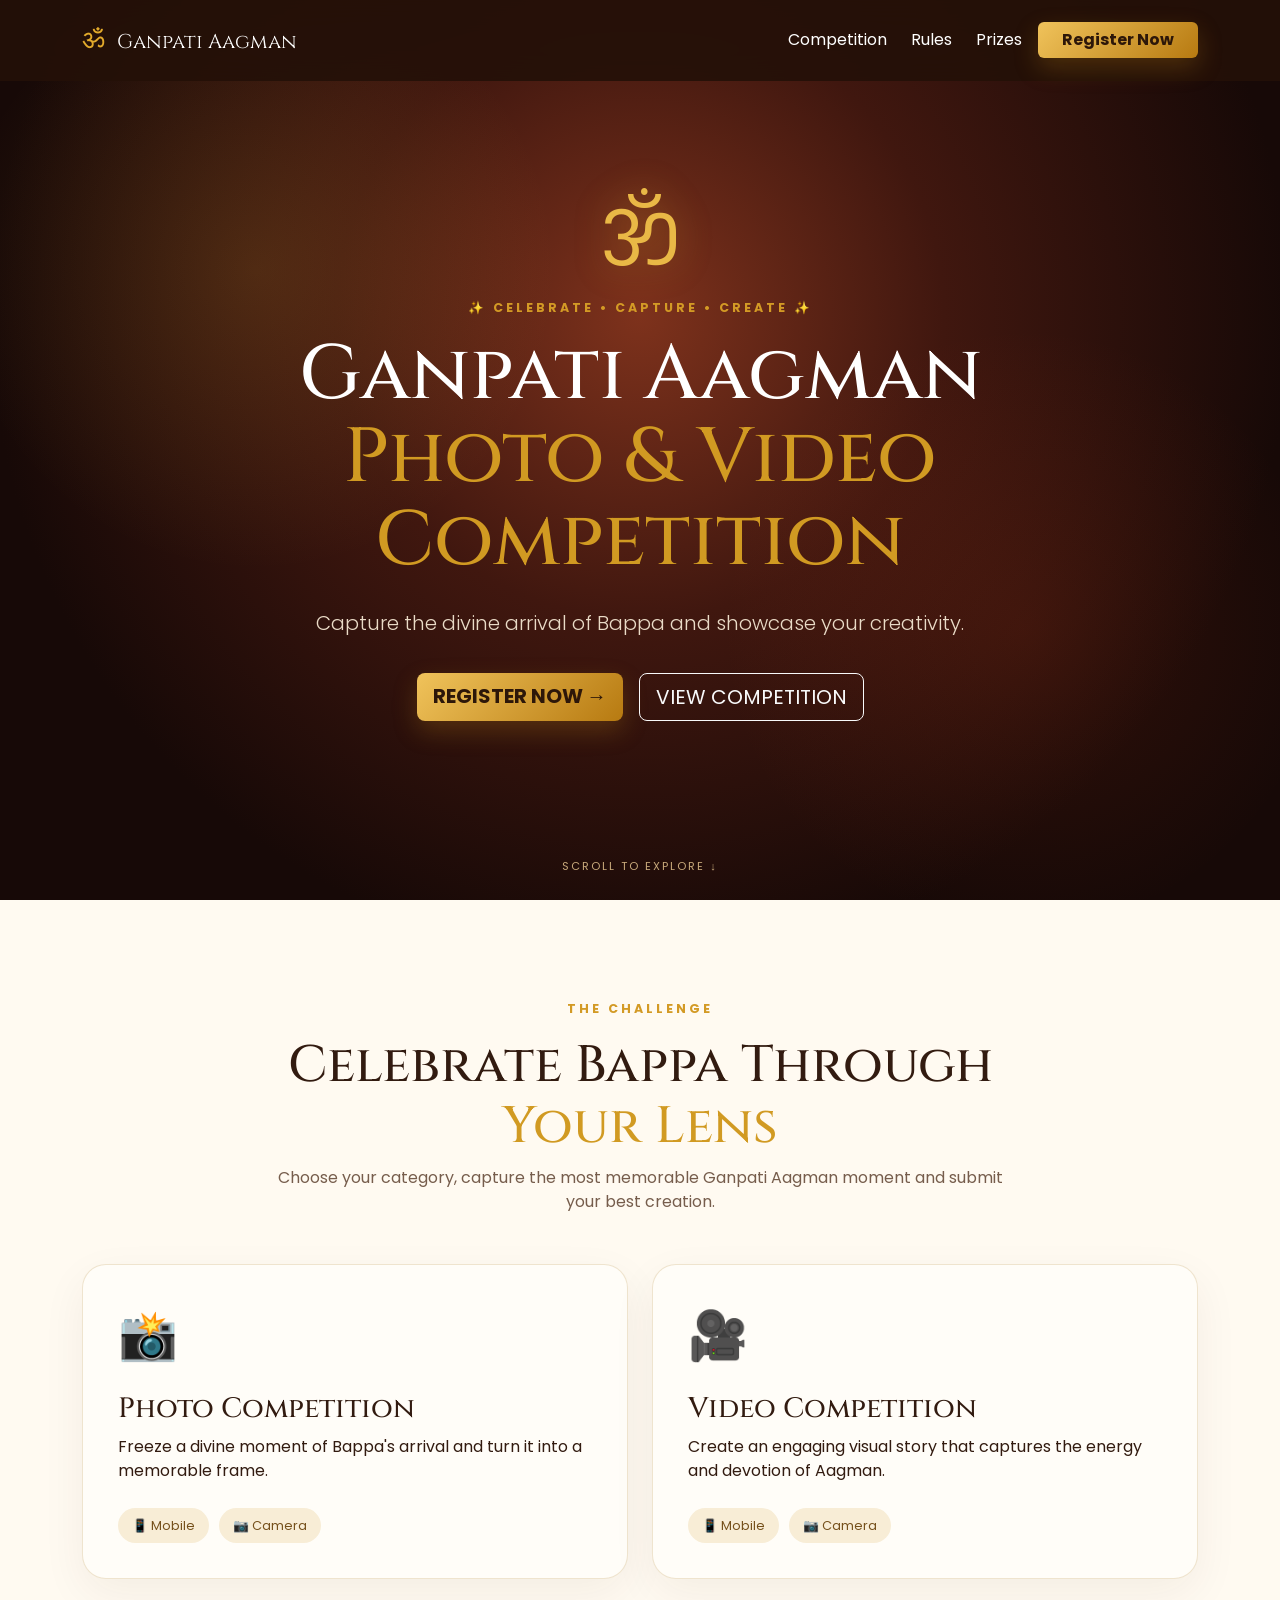
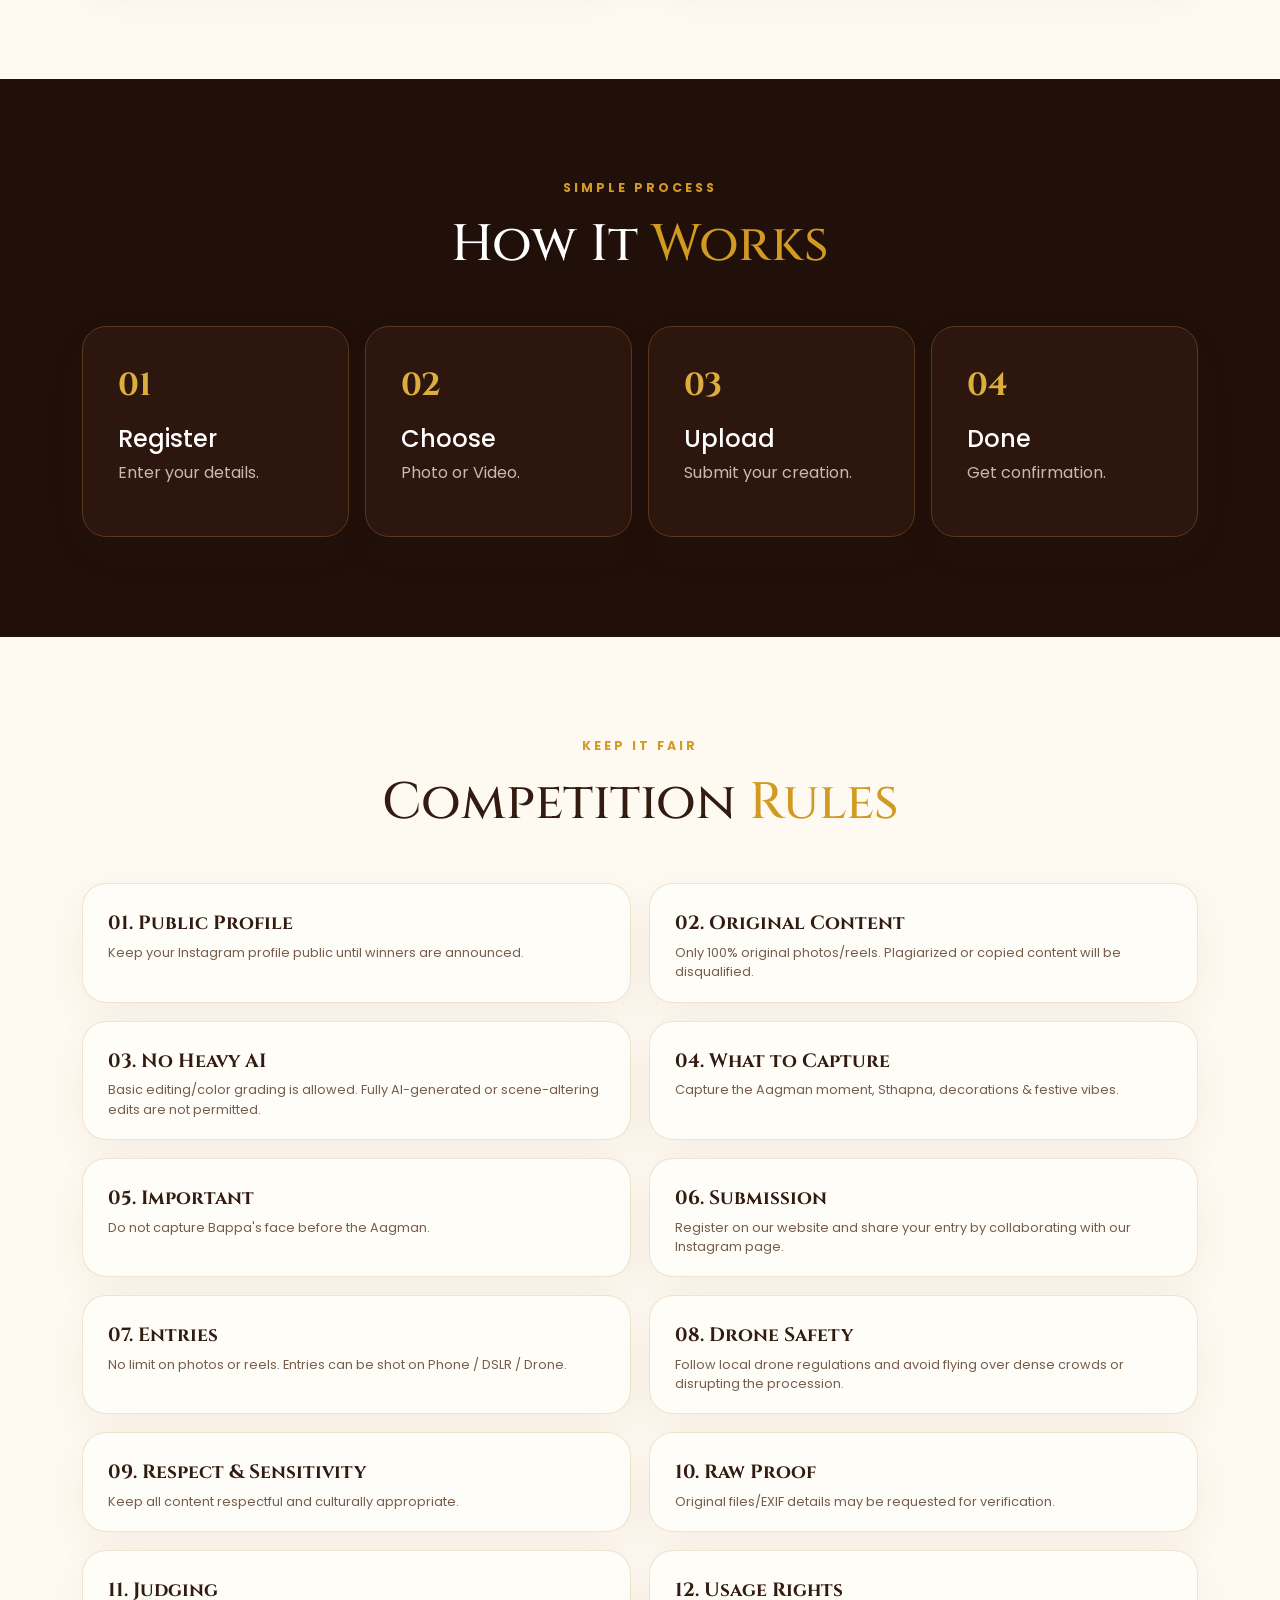
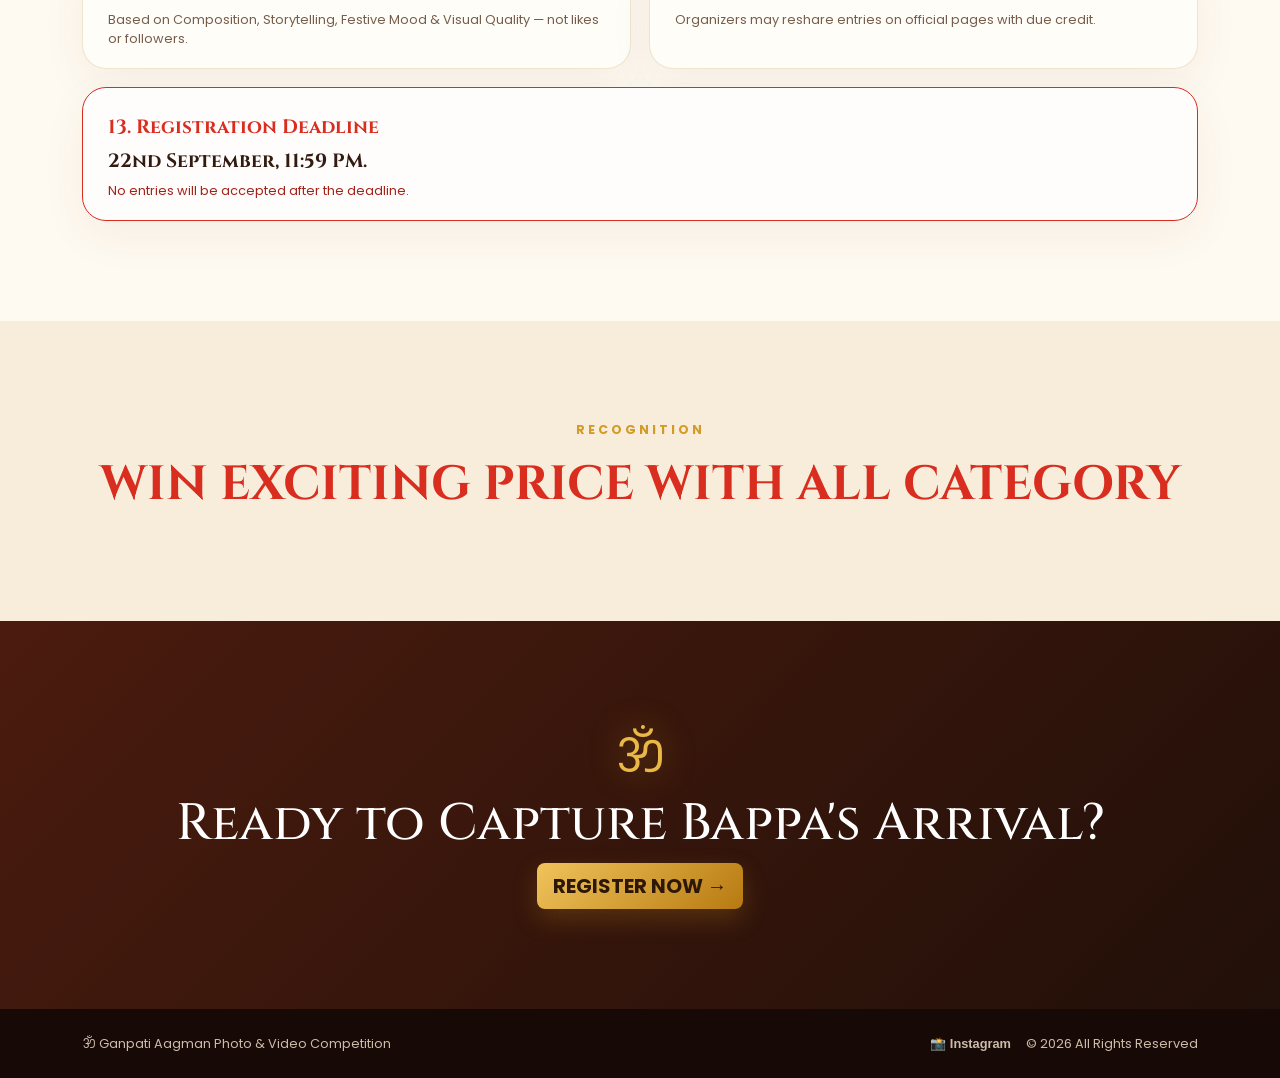
==== commit 3190723e: "Update registration deadline to 22nd September" ====
--- a/index.html
+++ b/index.html
@@ -111,7 +111,7 @@
   </div>
   <div style="padding: 20px 25px; grid-column: span 2; border-color: #d92d20; background: #fffcfc;">
     <strong style="color: #d92d20;">13. Registration Deadline</strong>
-    <p style="color: #a1231a;"><strong>4th September, 11:59 PM.</strong> No entries will be accepted after the deadline.</p>
+    <p style="color: #a1231a;"><strong>22nd September, 11:59 PM.</strong> No entries will be accepted after the deadline.</p>
   </div>
 </div>
 </div></section>
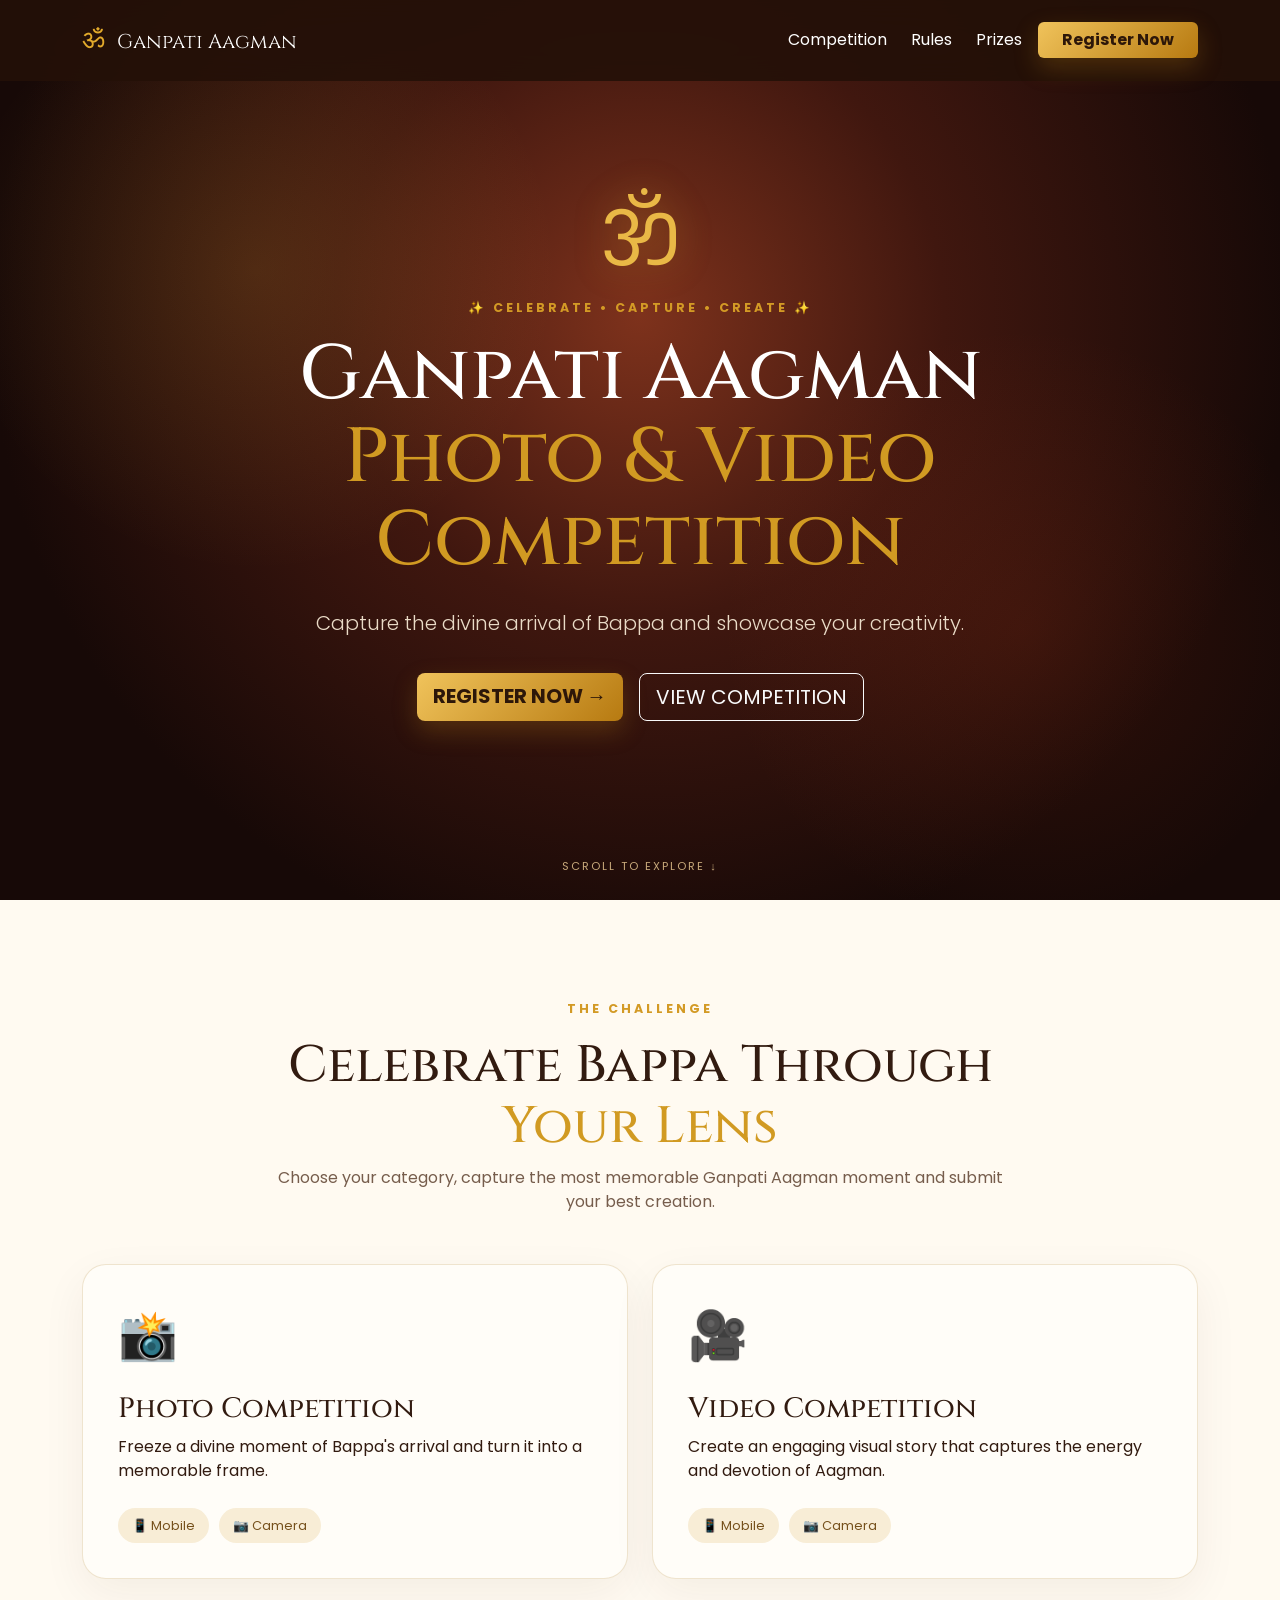
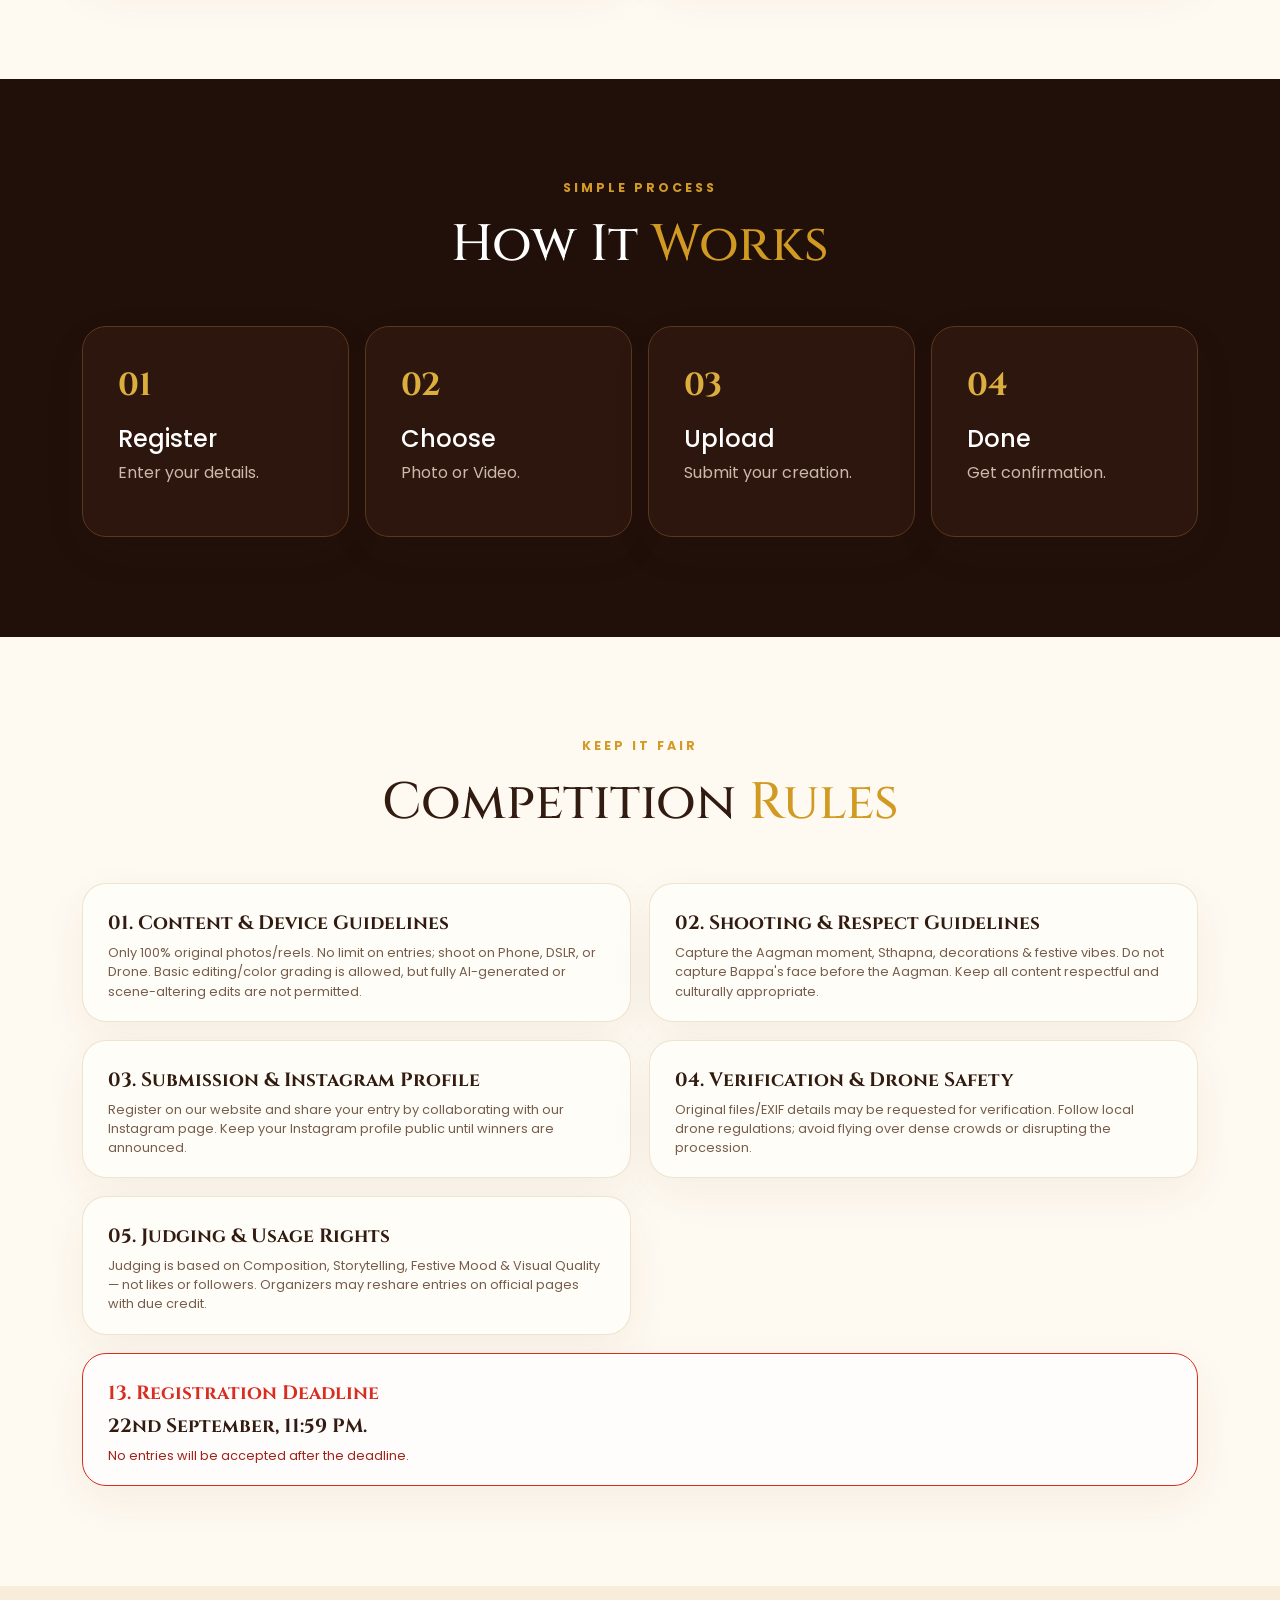
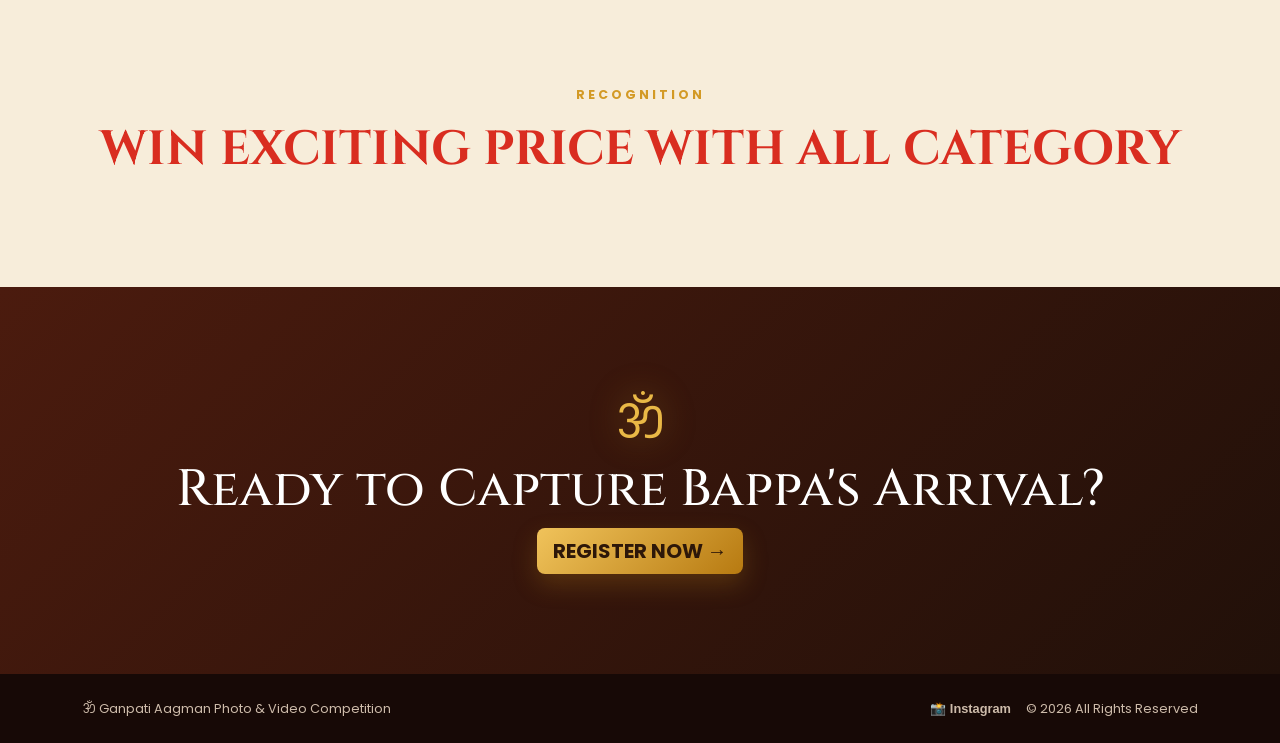
==== commit f1dc6966: "Consolidate rules into 5 steps/items" ====
--- a/index.html
+++ b/index.html
@@ -62,52 +62,24 @@
 <div class="section-head"><p class="eyebrow">KEEP IT FAIR</p><h2>Competition <span>Rules</span></h2></div>
 <div class="rules-grid">
   <div style="padding: 20px 25px;">
-    <strong>01. Public Profile</strong>
-    <p>Keep your Instagram profile public until winners are announced.</p>
+    <strong>01. Content & Device Guidelines</strong>
+    <p>Only 100% original photos/reels. No limit on entries; shoot on Phone, DSLR, or Drone. Basic editing/color grading is allowed, but fully AI-generated or scene-altering edits are not permitted.</p>
   </div>
   <div style="padding: 20px 25px;">
-    <strong>02. Original Content</strong>
-    <p>Only 100% original photos/reels. Plagiarized or copied content will be disqualified.</p>
+    <strong>02. Shooting & Respect Guidelines</strong>
+    <p>Capture the Aagman moment, Sthapna, decorations & festive vibes. Do not capture Bappa's face before the Aagman. Keep all content respectful and culturally appropriate.</p>
   </div>
   <div style="padding: 20px 25px;">
-    <strong>03. No Heavy AI</strong>
-    <p>Basic editing/color grading is allowed. Fully AI-generated or scene-altering edits are not permitted.</p>
+    <strong>03. Submission & Instagram Profile</strong>
+    <p>Register on our website and share your entry by collaborating with our Instagram page. Keep your Instagram profile public until winners are announced.</p>
   </div>
   <div style="padding: 20px 25px;">
-    <strong>04. What to Capture</strong>
-    <p>Capture the Aagman moment, Sthapna, decorations & festive vibes.</p>
+    <strong>04. Verification & Drone Safety</strong>
+    <p>Original files/EXIF details may be requested for verification. Follow local drone regulations; avoid flying over dense crowds or disrupting the procession.</p>
   </div>
   <div style="padding: 20px 25px;">
-    <strong>05. Important</strong>
-    <p>Do not capture Bappa's face before the Aagman.</p>
-  </div>
-  <div style="padding: 20px 25px;">
-    <strong>06. Submission</strong>
-    <p>Register on our website and share your entry by collaborating with our Instagram page.</p>
-  </div>
-  <div style="padding: 20px 25px;">
-    <strong>07. Entries</strong>
-    <p>No limit on photos or reels. Entries can be shot on Phone / DSLR / Drone.</p>
-  </div>
-  <div style="padding: 20px 25px;">
-    <strong>08. Drone Safety</strong>
-    <p>Follow local drone regulations and avoid flying over dense crowds or disrupting the procession.</p>
-  </div>
-  <div style="padding: 20px 25px;">
-    <strong>09. Respect & Sensitivity</strong>
-    <p>Keep all content respectful and culturally appropriate.</p>
-  </div>
-  <div style="padding: 20px 25px;">
-    <strong>10. Raw Proof</strong>
-    <p>Original files/EXIF details may be requested for verification.</p>
-  </div>
-  <div style="padding: 20px 25px;">
-    <strong>11. Judging</strong>
-    <p>Based on Composition, Storytelling, Festive Mood & Visual Quality — not likes or followers.</p>
-  </div>
-  <div style="padding: 20px 25px;">
-    <strong>12. Usage Rights</strong>
-    <p>Organizers may reshare entries on official pages with due credit.</p>
+    <strong>05. Judging & Usage Rights</strong>
+    <p>Judging is based on Composition, Storytelling, Festive Mood & Visual Quality — not likes or followers. Organizers may reshare entries on official pages with due credit.</p>
   </div>
   <div style="padding: 20px 25px; grid-column: span 2; border-color: #d92d20; background: #fffcfc;">
     <strong style="color: #d92d20;">13. Registration Deadline</strong>
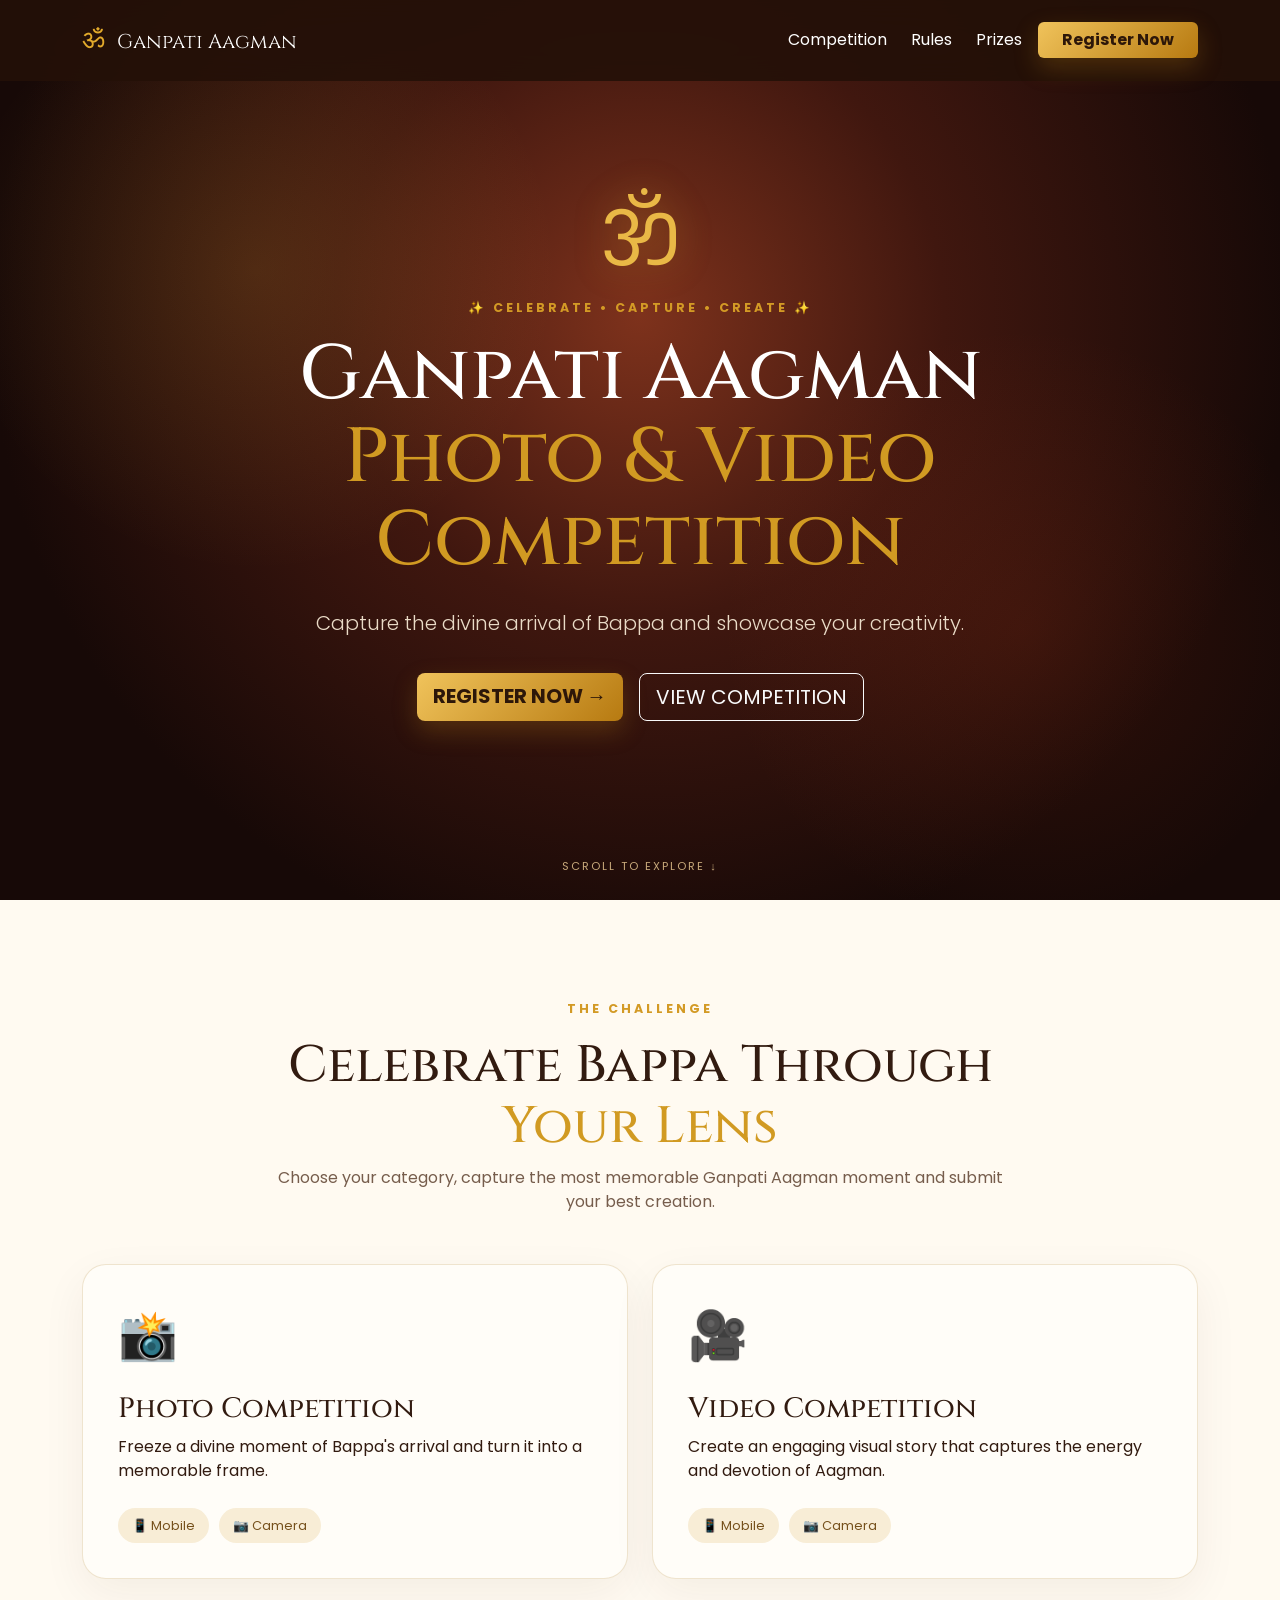
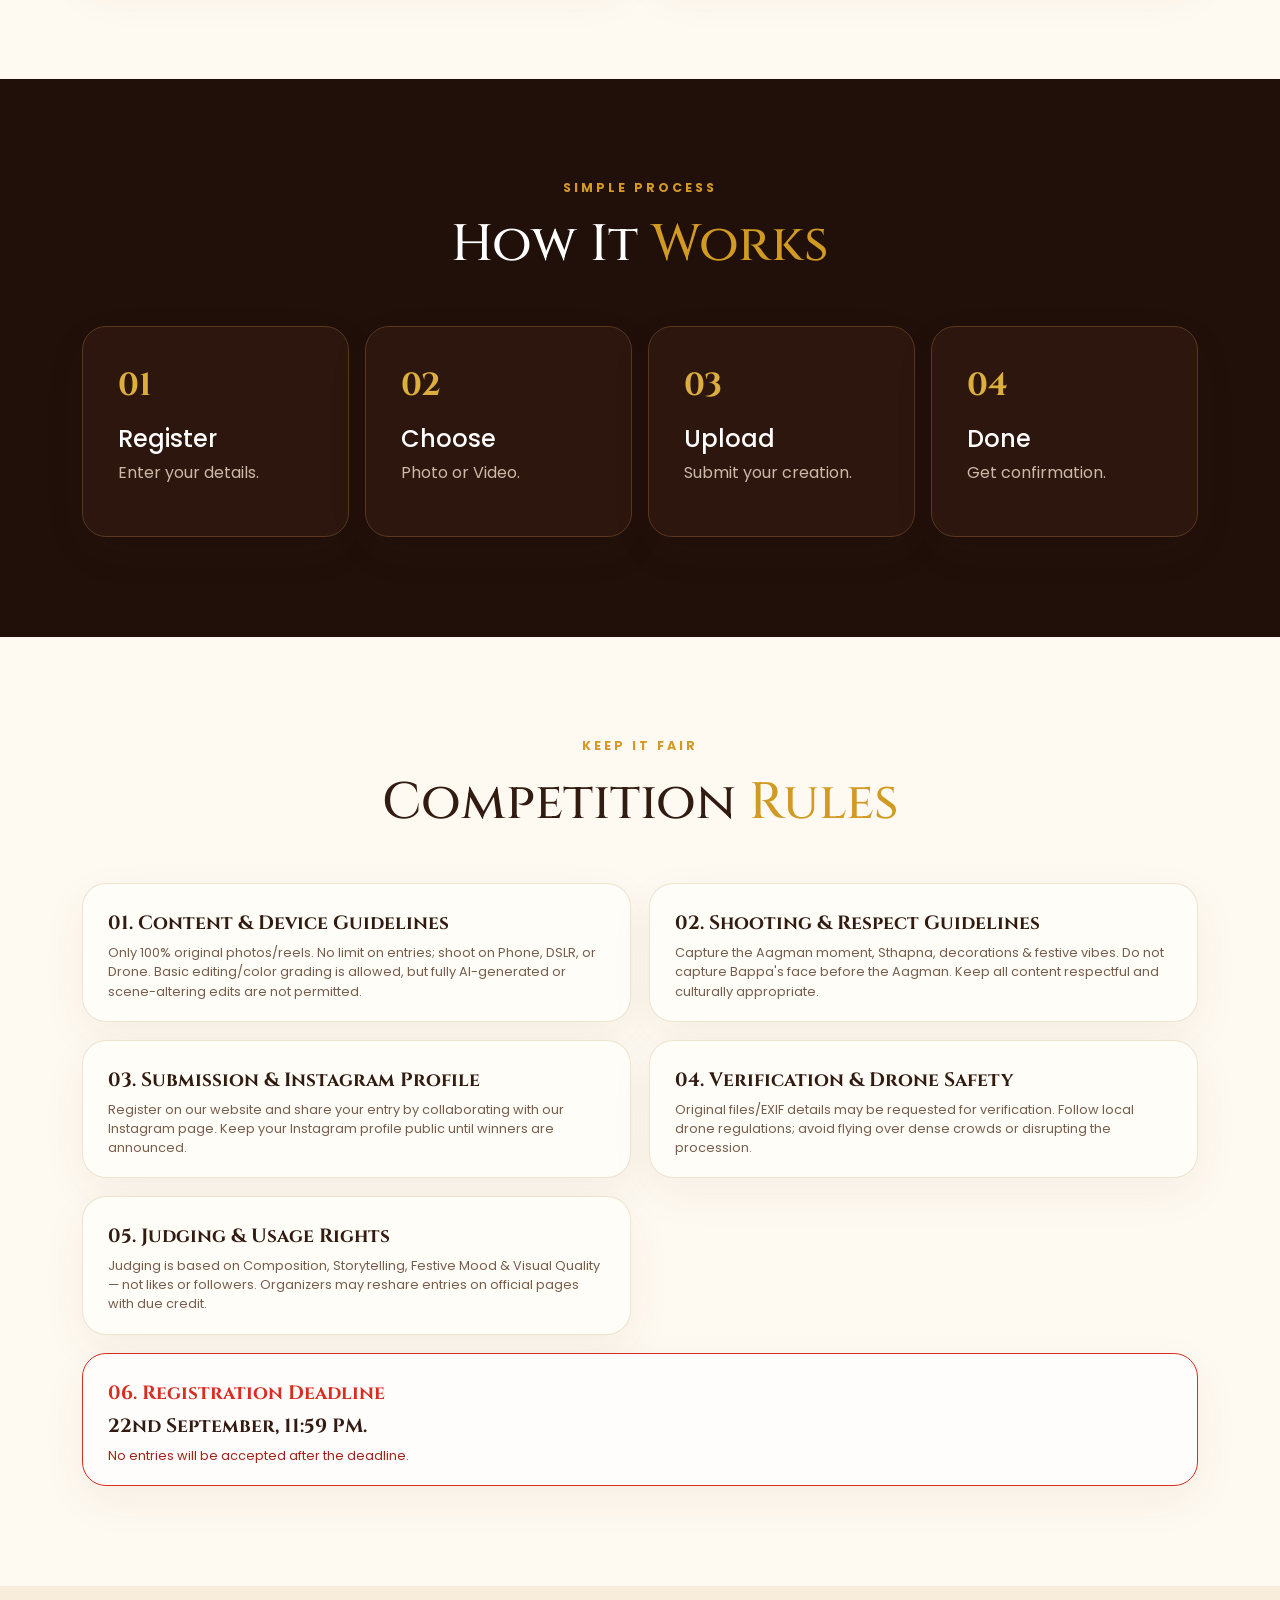
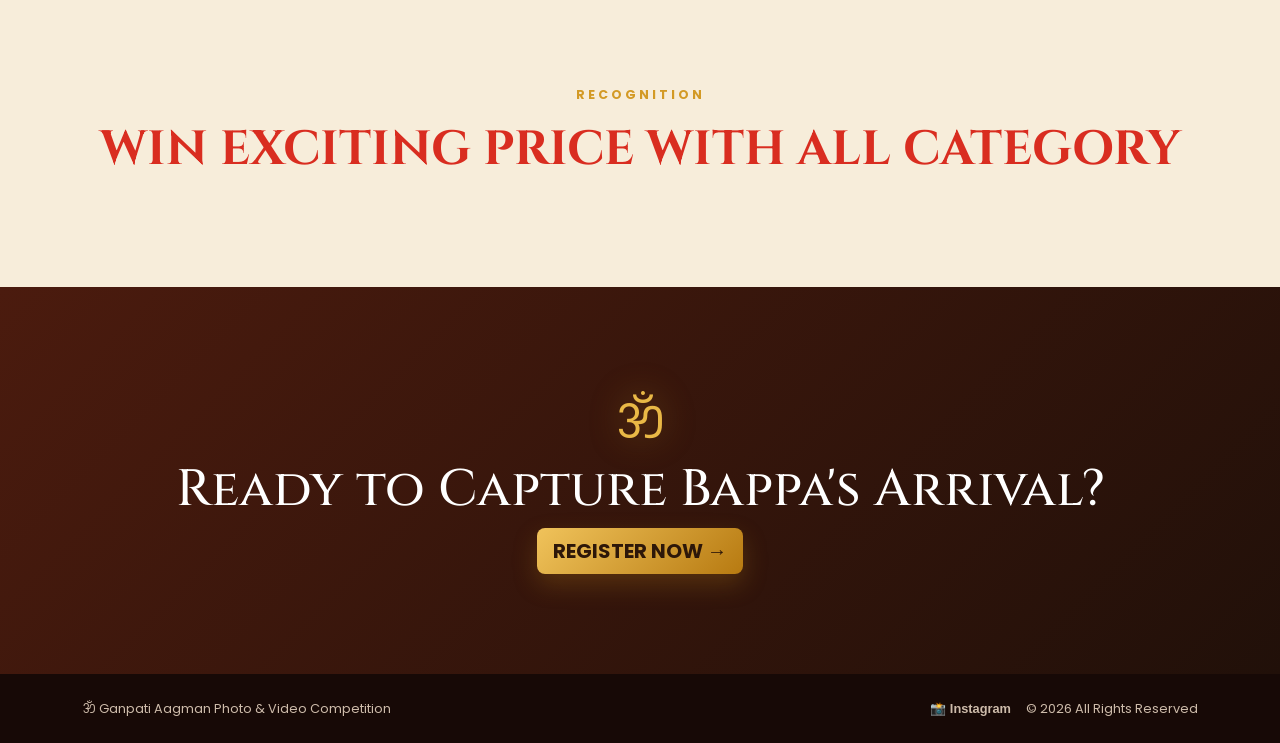
==== commit 8bdf2255: "Change registration deadline item number from 13 to 06" ====
--- a/index.html
+++ b/index.html
@@ -82,7 +82,7 @@
     <p>Judging is based on Composition, Storytelling, Festive Mood & Visual Quality — not likes or followers. Organizers may reshare entries on official pages with due credit.</p>
   </div>
   <div style="padding: 20px 25px; grid-column: span 2; border-color: #d92d20; background: #fffcfc;">
-    <strong style="color: #d92d20;">13. Registration Deadline</strong>
+    <strong style="color: #d92d20;">06. Registration Deadline</strong>
     <p style="color: #a1231a;"><strong>22nd September, 11:59 PM.</strong> No entries will be accepted after the deadline.</p>
   </div>
 </div>
